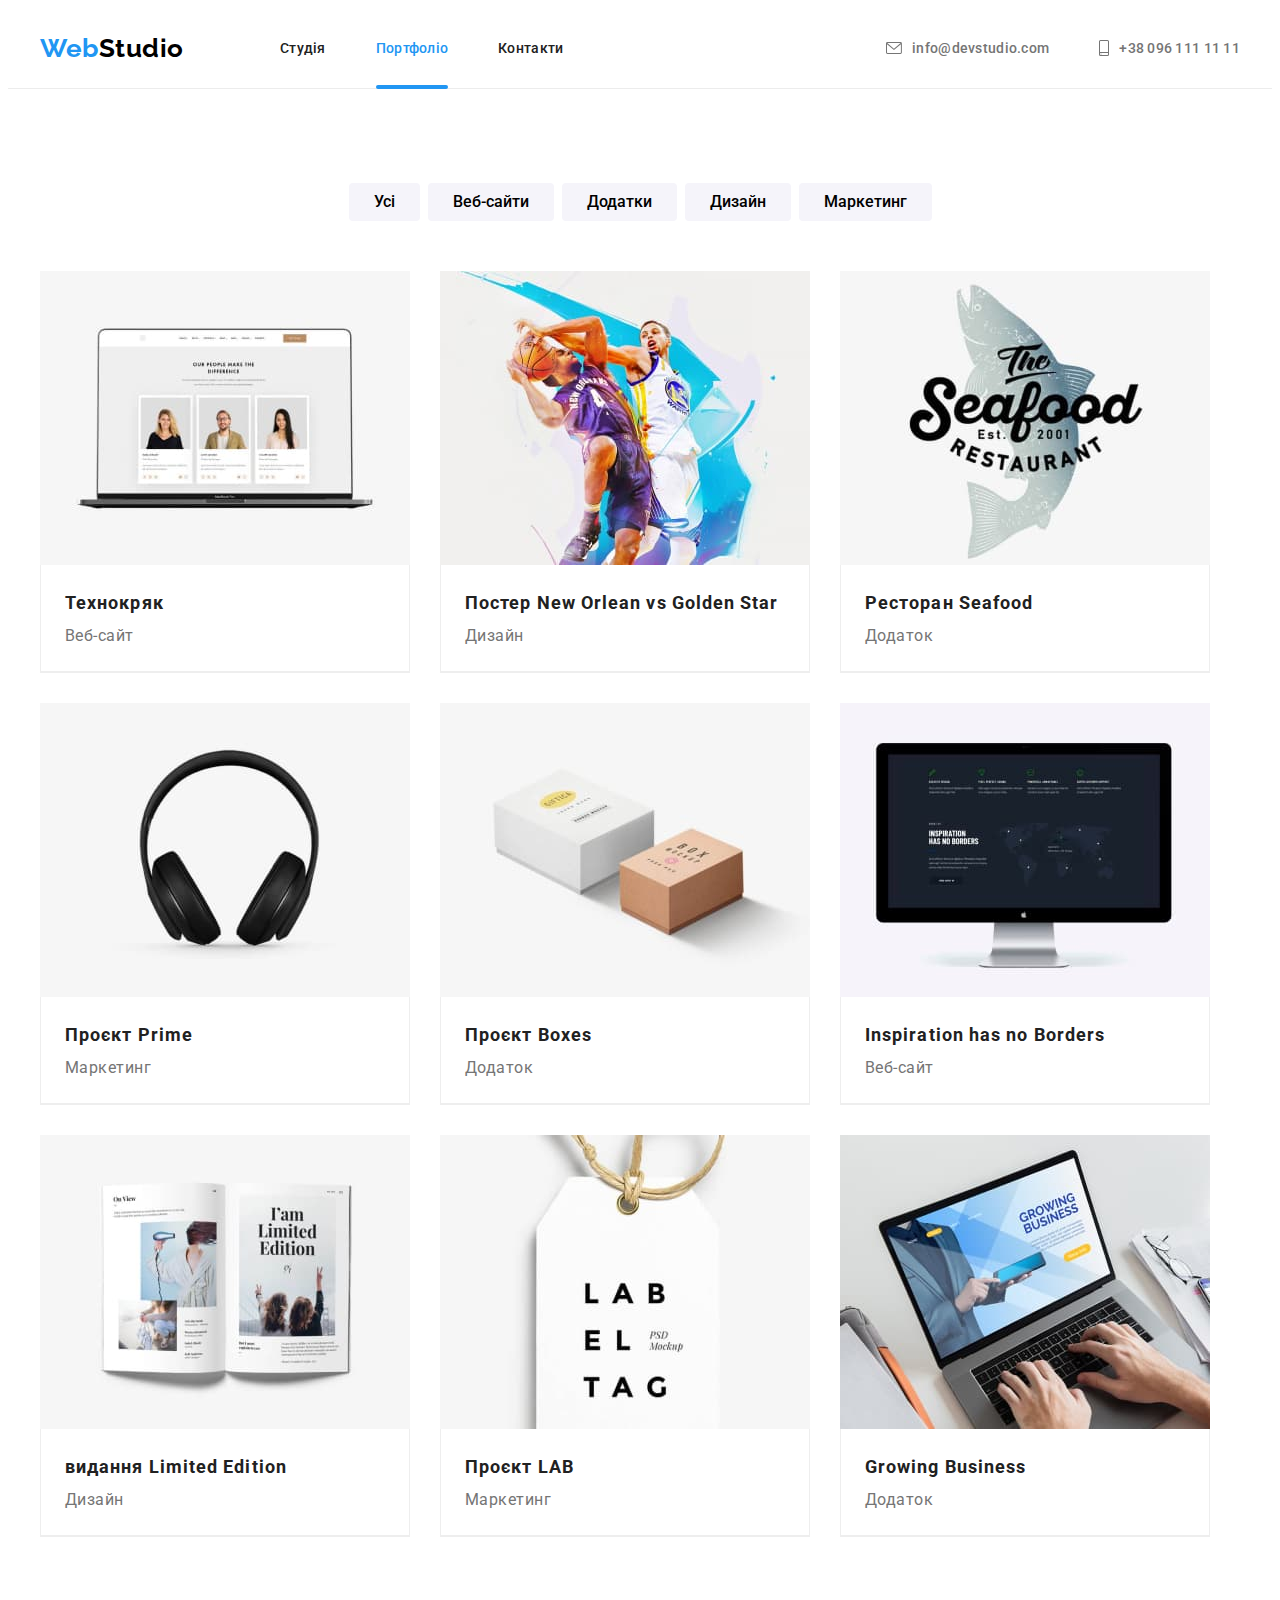
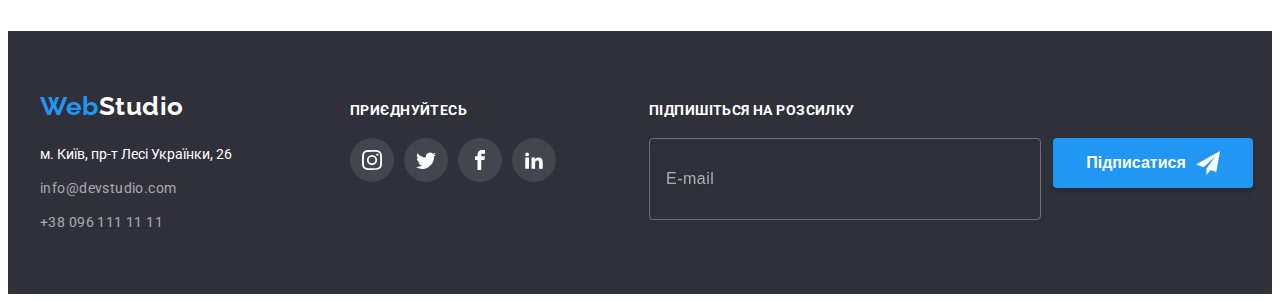
==== portfolio.html @ 98243544 "clone" ====
<!DOCTYPE html>
<html lang="uk">
<head>
    <meta charset="UTF-8">
    <meta http-equiv="X-UA-Compatible" content="IE=edge">
    <meta name="viewport" content="width=device-width, initial-scale=1.0">
    <title>Portfolio</title>
    <!-- normalizer -->
    <link rel="stylesheet" href="https://cdnjs.cloudflare.com/ajax/libs/modern-normalize/1.1.0/modern-normalize.min.css" integrity="sha512-wpPYUAdjBVSE4KJnH1VR1HeZfpl1ub8YT/NKx4PuQ5NmX2tKuGu6U/JRp5y+Y8XG2tV+wKQpNHVUX03MfMFn9Q==" crossorigin="anonymous" referrerpolicy="no-referrer" />
    <!-- fonts -->
    <link rel="preconnect" href="https://fonts.googleapis.com">
    <link rel="preconnect" href="https://fonts.gstatic.com" crossorigin>
    <link href="https://fonts.googleapis.com/css2?family=Raleway:wght@700&family=Roboto:wght@400;500;700;900&display=swap" rel="stylesheet">
    <!-- style-link -->
    <link rel="stylesheet" href="css/main.min.css">
</head>
<body>
    <header class="page-header">  
        <div class="header__container container">
        <a class="header__logo" href="./index.html">
            <span class="logo__first-parth">Web</span><span class="logo__second-parth">Studio</span> 
        </a>
        <nav>
            <ul class="nav">
                <li><a class="nav__links" href="index.html">Студія</a></li>
                <li><a class="nav__links current" href="portfolio.html">Портфоліо</a></li>
                <li><a class="nav__links" href="">Контакти</a></li>
            </ul>
        </nav>
                <ul class="contacts">
                    <li><a class="header__contacts" href="mailto:info@devstudio.com"><svg class="contact__icons" width="16" height="12">
                      <use href="./images/icons.svg#icon-mail"></use>
                    </svg> info@devstudio.com</a></li>
                    <li><a class="header__contacts" href="tel:+380961111111"><svg class="contact__icons" width="10" height="16">
                      <use href="./images/icons.svg#icon-phone"></use>
                    </svg>+38 096 111 11 11</a></li>
                </ul>
        </div>
    </header>
    <main>
            
        <section class="our-pojects">
            <div class="container">
                <ul class="filter-options">
                    <li><button class="filter-option" type="button">Усі</button></li>
                    <li><button class="filter-option" type="button">Веб-сайти</button></li>
                    <li><button class="filter-option" type="button">Додатки</button></li>
                    <li><button class="filter-option" type="button">Дизайн</button></li>
                    <li><button class="filter-option" type="button">Маркетинг</button></li>
                </ul>

                <ul class="project-list section">
                    <li class="project-list-item"><a href="" class="project-links">
                    <div class="project-disc-place"><img src="./images/technokrack.jpg" alt="Технокряк" width: 370px; height: 294px;>
                        <div class="project-disc-box">
                            <p class="project-disc">Ресурс пропонує комплексні пропозиції з різним рівнем функціоналу та сервісів. Все це дозволить відвідувачу отримати вичерпні відомості про компанію чи приватну особу.</p>
                        </div>
                    </div>
                    <div class="card">
                        <h2>Технокряк</h2>
                        <p class="project-class">Веб-сайт</p>
                        
                    </div></a>
                </li>
                <li class="project-list-item"><a href="" class="project-links">
                    <div class="project-disc-place"><img src="./images/new-orlean-golden-star.jpg" alt="Постер New Orlean vs Golden Star" width: 370px; height: 294px;><div class="project-disc-box">
                        <p class="project-disc">Ресурс пропонує комплексні пропозиції з різним рівнем функціоналу та сервісів. Все це дозволить відвідувачу отримати вичерпні відомості про компанію чи приватну особу.</p>
                    </div>
                </div>
                    <div class="card">
                        <h2>Постер New Orlean vs Golden Star</h2>
                        <p class="project-class">Дизайн</p>
                    </div></a>
                </li>
                <li class="project-list-item"><a href="" class="project-links">
                    <div class="project-disc-place"><img src="./images/seafood.jpg" alt="Ресторан Seafood" width: 370px; height: 294px;>
                        <div class="project-disc-box">
                            <p class="project-disc">Ресурс пропонує комплексні пропозиції з різним рівнем функціоналу та сервісів. Все це дозволить відвідувачу отримати вичерпні відомості про компанію чи приватну особу.</p>
                        </div>
                    </div>
                    <div class="card">
                    <h2>Ресторан Seafood</h2>
                    <p class="project-class">Додаток</p>
                </div></a>
                </li>
                <li class="project-list-item"><a href="" class="project-links">
                    <div class="project-disc-place"><img src="./images/prime.jpg" alt="Проєкт Prime" width: 370px ; height: 294px;><div class="project-disc-box">
                        <p class="project-disc">Ресурс пропонує комплексні пропозиції з різним рівнем функціоналу та сервісів. Все це дозволить відвідувачу отримати вичерпні відомості про компанію чи приватну особу.</p>
                    </div>
                </div>
                    <div class="card">
                    <h2>Проєкт Prime</h2>
                    <p class="project-class">Маркетинг</p>
                </div></a>
                </li>
                <li class="project-list-item"><a href="" class="project-links">
                    <div class="project-disc-place"><img src="./images/boxes.jpg" alt="Проєкт Boxes" width: 370px; height: 294px;><div class="project-disc-box">
                        <p class="project-disc">Ресурс пропонує комплексні пропозиції з різним рівнем функціоналу та сервісів. Все це дозволить відвідувачу отримати вичерпні відомості про компанію чи приватну особу.</p>
                    </div>
                </div>
                    <div class="card">
                    <h2>Проєкт Boxes</h2>
                    <p class="project-class">Додаток</p>
                </div></a>
                </li>
                <li class="project-list-item"><a href="" class="project-links">
                    <div class="project-disc-place"><img src="./images/inspiration-has-no-borders.jpg" alt="Inspiration has no Borders" width: 370px; height: 294px;><div class="project-disc-box">
                        <p class="project-disc">Ресурс пропонує комплексні пропозиції з різним рівнем функціоналу та сервісів. Все це дозволить відвідувачу отримати вичерпні відомості про компанію чи приватну особу.</p>
                    </div>
                </div>
                    <div class="card">
                    <h2>Inspiration has no Borders</h2>
                    <p class="project-class">Веб-сайт</p>
                </div></a>
                </li>
                <li class="project-list-item"><a href="" class="project-links">
                    <div class="project-disc-place"><img src="./images/limited-edition.jpg" alt="Видання Limited Edition" width: 370px; height 294px;><div class="project-disc-box">
                        <p class="project-disc">Ресурс пропонує комплексні пропозиції з різним рівнем функціоналу та сервісів. Все це дозволить відвідувачу отримати вичерпні відомості про компанію чи приватну особу.</p>
                    </div>
                </div>
                    <div class="card">
                    <h2>видання Limited Edition</h2>
                    <p class="project-class">Дизайн</p>
                </div></a>
                </li>
                <li class="project-list-item"><a href="" class="project-links">
                    <div class="project-disc-place"><img src="./images/lab.jpg" alt="Проєкт LAB" width: 370px;height: 294px;><div class="project-disc-box">
                        <p class="project-disc">Ресурс пропонує комплексні пропозиції з різним рівнем функціоналу та сервісів. Все це дозволить відвідувачу отримати вичерпні відомості про компанію чи приватну особу.</p>
                    </div>
                </div>
                    <div class="card">
                    <h2>Проєкт LAB</h2>
                    <p class="project-class">Маркетинг</p>
                </div></a>
                </li>
                <li class="project-list-item"><a href="" class="project-links">
                    <div class="project-disc-place"><img src="./images/growig-business.jpg" alt="Growing Business" width: 370px; height: 294px;><div class="project-disc-box">
                        <p class="project-disc">Ресурс пропонує комплексні пропозиції з різним рівнем функціоналу та сервісів. Все це дозволить відвідувачу отримати вичерпні відомості про компанію чи приватну особу.</p>
                    </div>
                </div>
                    <div class="card">
                    <h2>Growing Business</h2>
                    <p class="project-class">Додаток</p>
                </div></a>
                </li>
            </ul>
        </div>
        </section>
    </main>
    <footer class="footer-info">
        <div class="footer-container container">
        <div class="bottom-main-box">
            <a class="footer__logo" href="./index.html"><span class="logo__first-parth">Web</span><span class="logo-bottom-parth">Studio</span></a>
            <address class="adress">
                <ul class="adress-list">
                    <li><a class="studio-adress" href="https://goo.gl/maps/1EttF3rfqyJbtC7u8" target="_blank" rel="noopener noreferrer nofollow">м. Київ, пр-т Лесі Українки, 26</a></li>
                    <li><a class="contacts-bottom" href="mailto:info@devstudio.com">info@devstudio.com</a></li>
                    <li><a class="contacts-bottom" href="tel:+380961111111">+38 096 111 11 11</a></li>
                </ul>
            </address> 
        </div>   
        <div class="social-bottom-box">
            <strong><p class="follow-us-title">приєднуйтесь</p></strong>
            <ul class="follow-us-list">
                    <li class="follow-us-item"><a href="" class="follow-us-links"><svg class="follow-us-icons" width="20" height="20">
                      <use href="./images/icons.svg#icon-instagram"></use>
                    </svg></a></li>
                    <li class="follow-us-item"><a href="" class="follow-us-links"><svg class="follow-us-icons" width="20" height="20">
                        <use href="./images/icons.svg#icon-twitter"></use>
                      </svg></a></li>
                    <li class="follow-us-item"><a href="" class="follow-us-links"><svg class="follow-us-icons" width="20" height="20">
                        <use href="./images/icons.svg#icon-facebook"></use>
                      </svg></a></li>
                    <li class="follow-us-item"><a href="" class="follow-us-links"><svg class="follow-us-icons" width="20" height="20">
                        <use href="./images/icons.svg#icon-linkedin"></use>
                      </svg></a></li>
                </ul>
        </div>
        <div class="footer-form-box">
            <p class="subscribe-form-title">Підпишіться на розсилку</p>
            <form class="subscribe-form" name="subscribe-form" method="post">
              <label for="subscribe-email">
                <input class="subscribe-email-imput" id="subscribe-email" name="email" type="email" placeholder="E-mail">
              </label>
                <button type="submit" class="subscribe-btn">Підписатися <svg class="send-icon" width="24" height="24">
                  <use href="./images/icons.svg#icon-send"></use>
                </svg></button>
              
            </form>
          </div>
    </div>
    </footer>
    
</body>
</html>
---- css/main.min.css ----
:root{--transparent-studio-color: rgba(33, 150, 243, 0.9);--main-black-color: rgb(0, 0, 0);--main-studio-color: rgba(33, 150, 243, 1);--site-nav-color: rgba(33, 33, 33, 1);--logo-second-parth: rgba(0, 0, 0, 1);--header-contact-color: rgba(117, 117, 117, 1);--main-text-color: rgba(255, 255, 255, 1);--hero-background-color: rgba(196, 196, 196, 1);--active-button-color: rgba(24, 140, 232, 1);--description-main-color: #757575;--line-up-background-color: rgba(255, 255, 255, 1);--bottom-logo-color: rgba(255, 255, 255, 1);--bottom-contact-color: rgba(255, 255, 255, 0.6);--footer-color: #2f303a;--filter-option-color: #f5f4fa;--projects-name-color: #212121;--white-color: #fff;--main-social-icons-color: rgba(175, 177, 184, 1);--clients-icons-color: rgba(175, 177, 184, 1);--follow-us-icon-background: rgba(255, 255, 255, 0.1);--subscribe-imput-color: rgba(255, 255, 255, 0.3);--aplication-border-color: rgba(33, 33, 33, 0.2);--aplication-placeholder-color: rgba(117, 117, 117, 0.5)}.backdrop.is-hidden{opacity:0;visibility:hidden;pointer-events:none}body{font-family:"Roboto",sans-serif;color:#212121;background-color:#fff;-webkit-box-sizing:border-box;box-sizing:border-box}.main-sections-padding{padding-bottom:94px;padding-top:94px}.main-section-title{font-size:36px;line-height:1.1666666667;text-align:center;margin-bottom:50px}ul{list-style:none}a{text-decoration:none}h1,h2,h3,h4,h5,h6,p,ul{margin:0;padding-left:0}img{display:block}button{border:0}label{display:block}.container{width:1200px;padding:0 15px;margin:0 auto}.header__logo,.footer__logo{font-family:"Raleway";font-weight:700;font-size:26px;line-height:31px;letter-spacing:.02em;width:145px;margin-right:95px}.logo__first-parth{color:var(--main-studio-color)}.logo__second-parth{color:var(--logo-second-parth)}.logo-bottom-parth{color:var(--bottom-logo-color)}.footer__logo{margin-bottom:20px;display:block}.page-header{border-bottom:1px solid #ececec}.header__container{display:-webkit-box;display:-ms-flexbox;display:flex;-webkit-box-align:center;-ms-flex-align:center;align-items:center}.nav{display:-webkit-box;display:-ms-flexbox;display:flex;-webkit-box-align:center;-ms-flex-align:center;align-items:center;gap:50px}.nav__links{position:relative;font-weight:500;font-size:14px;line-height:1.1428571429;letter-spacing:.02em;color:var(--site-nav-color);padding:32px 0;display:block;-webkit-transition-property:color;transition-property:color;-webkit-transition-duration:250ms;transition-duration:250ms;-webkit-transition-timing-function:cubic-bezier(0.4, 0, 0.2, 1);transition-timing-function:cubic-bezier(0.4, 0, 0.2, 1)}.nav__links:hover,.nav__links:focus{color:var(--main-studio-color)}.nav__links.current{color:var(--main-studio-color)}.nav__links.current::after{position:absolute;content:"";display:block;width:100%;background-color:var(--main-studio-color);border-radius:2px;height:4px;bottom:-1px}.contacts{display:-webkit-box;display:-ms-flexbox;display:flex;-webkit-box-align:center;-ms-flex-align:center;align-items:center;margin-left:auto;gap:50px}.header__contacts{display:-webkit-box;display:-ms-flexbox;display:flex;-webkit-box-align:center;-ms-flex-align:center;align-items:center;font-weight:500;font-size:14px;line-height:1.1428571429;letter-spacing:.02em;color:var(--header-contact-color);padding:32px 0;-webkit-transition-property:color;transition-property:color;-webkit-transition-duration:250ms;transition-duration:250ms;-webkit-transition-timing-function:cubic-bezier(0.4, 0, 0.2, 1);transition-timing-function:cubic-bezier(0.4, 0, 0.2, 1)}.header__contacts:hover,.header__contacts:focus{color:var(--main-studio-color)}.contact__icons{margin-right:10px;fill:var(--header-contact-color);-webkit-transition-property:fill;transition-property:fill;-webkit-transition-duration:250ms;transition-duration:250ms;-webkit-transition-timing-function:cubic-bezier(0.4, 0, 0.2, 1);transition-timing-function:cubic-bezier(0.4, 0, 0.2, 1)}.header__contacts:hover .contact__icons,.header__contacts:focus .contact__icons{fill:var(--main-studio-color)}.features{padding-bottom:0}.fuatures__icons-boxes{width:270px;height:120px;background-color:var(--filter-option-color);border-radius:4px;margin-bottom:30px;display:-webkit-box;display:-ms-flexbox;display:flex;-webkit-box-pack:center;-ms-flex-pack:center;justify-content:center;-webkit-box-align:center;-ms-flex-align:center;align-items:center}.features__list{display:-webkit-box;display:-ms-flexbox;display:flex;gap:30px}.features__list h3{text-transform:uppercase;font-weight:700;font-size:14px;line-height:1.1428571429;letter-spacing:.03em;margin-bottom:10px}.features__list p{font-weight:400;font-size:14px;line-height:1.7142857143;letter-spacing:.03em;color:var(--description-main-color);width:270px}.hero{background-color:var(--hero-background-color);padding:200px 0;background-image:-webkit-gradient(linear, right top, left top, from(rgba(47, 48, 58, 0.4)), to(rgba(47, 48, 58, 0.4))),url(../images/hero-back.jpg);background-image:linear-gradient(to left, rgba(47, 48, 58, 0.4), rgba(47, 48, 58, 0.4)),url(../images/hero-back.jpg);background-repeat:no-repeat;background-size:cover;background-position-x:center;max-width:1600px;margin-right:auto;margin-left:auto}.hero__text{font-weight:900;font-size:44px;line-height:1.5;letter-spacing:.06em;text-transform:uppercase;color:var(--main-text-color);width:700px;text-align:center;margin-right:auto;margin-left:auto;margin-bottom:30px}.hero__button{font-family:"Roboto";font-weight:700;font-size:16px;line-height:1.875;background-color:var(--main-studio-color);color:var(--main-text-color);border-radius:4px;cursor:pointer;min-width:215px;min-height:50px;padding:10px 30px;border:0;display:-webkit-box;display:-ms-flexbox;display:flex;-ms-flex-line-pack:center;align-content:center;-webkit-box-pack:center;-ms-flex-pack:center;justify-content:center;margin-right:auto;margin-left:auto;-webkit-transition-property:background-color;transition-property:background-color;-webkit-transition-duration:250ms;transition-duration:250ms;-webkit-transition-timing-function:cubic-bezier(0.4, 0, 0.2, 1);transition-timing-function:cubic-bezier(0.4, 0, 0.2, 1)}.hero__button:hover,.hero__button:focus{background-color:var(--active-button-color)}.about__list{display:-webkit-box;display:-ms-flexbox;display:flex;gap:30px}.about__item{position:relative}.about__disc-box{color:var(--white-color);position:absolute;font-weight:700;font-size:14px;line-height:1.1428571429;text-align:center;letter-spacing:.03em;text-transform:uppercase;background:rgba(47,48,58,.8);width:100%;bottom:0;padding-top:27px;padding-bottom:27px}.team{background-color:var(--filter-option-color)}.team__list{display:-webkit-box;display:-ms-flexbox;display:flex;gap:30px}.team__item{border-radius:0px 0px 4px 4px;-webkit-box-shadow:0px 1px 3px rgba(0,0,0,.12),0px 1px 1px rgba(0,0,0,.14),0px 2px 1px rgba(0,0,0,.2);box-shadow:0px 1px 3px rgba(0,0,0,.12),0px 1px 1px rgba(0,0,0,.14),0px 2px 1px rgba(0,0,0,.2);background:var(--line-up-background-color);padding-bottom:30px}.team__list img{margin-bottom:30px}.team__list h3{font-weight:500;font-size:16px;line-height:1.1875;margin-bottom:10px;text-align:center}.team__list p{font-size:16px;line-height:1.1875;color:var(--description-main-color);text-align:center;margin-bottom:10px}.team__social-list{display:-webkit-box;display:-ms-flexbox;display:flex;gap:10px;-webkit-box-pack:center;-ms-flex-pack:center;justify-content:center}.team__social-links{display:-webkit-box;display:-ms-flexbox;display:flex;width:44px;height:44px;background-color:var(--white-color);border-radius:50%;-webkit-box-pack:center;-ms-flex-pack:center;justify-content:center;-webkit-box-align:center;-ms-flex-align:center;align-items:center;fill:var(--main-social-icons-color);-webkit-transition-property:background-color;transition-property:background-color;-webkit-transition-duration:250ms;transition-duration:250ms;-webkit-transition-timing-function:cubic-bezier(0.4, 0, 0.2, 1);transition-timing-function:cubic-bezier(0.4, 0, 0.2, 1)}.team__social-links:hover,.team__social-links:focus{background-color:var(--main-studio-color)}.team__social-icons{-webkit-transition-property:fill;transition-property:fill;-webkit-transition-duration:250ms;transition-duration:250ms;-webkit-transition-timing-function:cubic-bezier(0.4, 0, 0.2, 1);transition-timing-function:cubic-bezier(0.4, 0, 0.2, 1)}.team__social-links:hover .team__social-icons,.team__social-links:focus .team__social-icons{fill:var(--white-color)}.clients-list{display:-webkit-box;display:-ms-flexbox;display:flex;gap:30px}.clients-links{display:-webkit-box;display:-ms-flexbox;display:flex;width:170px;height:92px;border:1px solid;border-color:var(--clients-icons-color);border-radius:4px;-webkit-box-pack:center;-ms-flex-pack:center;justify-content:center;-webkit-box-align:center;-ms-flex-align:center;align-items:center;-webkit-transition-property:border-color;transition-property:border-color;-webkit-transition-duration:250ms;transition-duration:250ms;-webkit-transition-timing-function:cubic-bezier(0.4, 0, 0.2, 1);transition-timing-function:cubic-bezier(0.4, 0, 0.2, 1)}.clients-links:hover,.clients-links:focus{border-color:var(--main-studio-color)}.clients-icons{fill:var(--clients-icons-color);-webkit-transition-property:fill;transition-property:fill;-webkit-transition-duration:250ms;transition-duration:250ms;-webkit-transition-timing-function:cubic-bezier(0.4, 0, 0.2, 1);transition-timing-function:cubic-bezier(0.4, 0, 0.2, 1)}.clients-links:hover .clients-icons,.clients-links:focus .clients-icons{fill:var(--main-studio-color)}.footer-info{background:var(--footer-color);padding:60px 0}.footer-container{display:-webkit-box;display:-ms-flexbox;display:flex;-webkit-box-align:baseline;-ms-flex-align:baseline;align-items:baseline}.bottom-main-box{margin-right:70px}.adress-list>:not(:last-child){margin-bottom:10px}.studio-adress{font-size:14px;line-height:1.7142857143;font-style:normal;color:var(--main-text-color);display:block;-webkit-transition-property:color;transition-property:color;-webkit-transition-duration:250ms;transition-duration:250ms;-webkit-transition-timing-function:cubic-bezier(0.4, 0, 0.2, 1);transition-timing-function:cubic-bezier(0.4, 0, 0.2, 1)}.studio-adress:hover,.studio-adress:focus{color:var(--main-studio-color)}.contacts-bottom{font-style:normal;font-size:14px;line-height:1.7142857143;letter-spacing:.03em;color:var(--bottom-contact-color);display:block;-webkit-transition-property:color;transition-property:color;-webkit-transition-duration:250ms;transition-duration:250ms;-webkit-transition-timing-function:cubic-bezier(0.4, 0, 0.2, 1);transition-timing-function:cubic-bezier(0.4, 0, 0.2, 1)}.contacts-bottom:hover,.contacts-bottom:focus{color:var(--main-studio-color)}.social-bottom-box{margin-right:93px}.follow-us-title{font-weight:700;font-size:14px;text-transform:uppercase;color:var(--main-text-color);line-height:1.1428571429;letter-spacing:.03em;margin-bottom:20px}.follow-us-list{display:-webkit-box;display:-ms-flexbox;display:flex;gap:10px}.follow-us-links{display:-webkit-box;display:-ms-flexbox;display:flex;background-color:var(--follow-us-icon-background);border-radius:50%;width:44px;height:44px;-webkit-box-pack:center;-ms-flex-pack:center;justify-content:center;-webkit-box-align:center;-ms-flex-align:center;align-items:center;-webkit-transition-property:background-color;transition-property:background-color;-webkit-transition-duration:250ms;transition-duration:250ms;-webkit-transition-timing-function:cubic-bezier(0.4, 0, 0.2, 1);transition-timing-function:cubic-bezier(0.4, 0, 0.2, 1)}.follow-us-links:hover,.follow-us-links:focus{background-color:var(--main-studio-color)}.follow-us-icons{fill:var(--white-color);-webkit-transition-property:fill;transition-property:fill;-webkit-transition-duration:250ms;transition-duration:250ms;-webkit-transition-timing-function:cubic-bezier(0.4, 0, 0.2, 1);transition-timing-function:cubic-bezier(0.4, 0, 0.2, 1)}.follow-us-links:hover .follow-us-icons,.follow-us-links:focus .follow-us-icons{fill:var(--white-color)}.subscribe-form-title{font-weight:700;font-size:14px;text-transform:uppercase;color:var(--main-text-color);line-height:1.1428571429;letter-spacing:.03em;margin-bottom:20px}.subscribe-form{display:-webkit-box;display:-ms-flexbox;display:flex}.subscribe-email-imput{color:var(--white-color);background-color:rgba(0,0,0,0);border:1px solid;border-color:var(--subscribe-imput-color);-webkit-filter:drop-shadow(0px 4px 4px rgba(0, 0, 0, 0.15));filter:drop-shadow(0px 4px 4px rgba(0, 0, 0, 0.15));border-radius:4px;width:358px;height:50px;padding:15px 16px;outline:rgba(0,0,0,0);font-size:16px;line-height:1.25;letter-spacing:.03em;-webkit-transition-property:border-color;transition-property:border-color;-webkit-transition-duration:250ms;transition-duration:250ms;-webkit-transition-timing-function:cubic-bezier(0.4, 0, 0.2, 1);transition-timing-function:cubic-bezier(0.4, 0, 0.2, 1)}.subscribe-email-imput:hover,.subscribe-email-imput:focus{border-color:var(--main-studio-color)}.subscribe-email-imput::-webkit-input-placeholder{color:var(--bottom-contact-color)}.subscribe-email-imput::-moz-placeholder{color:var(--bottom-contact-color)}.subscribe-email-imput:-ms-input-placeholder{color:var(--bottom-contact-color)}.subscribe-email-imput::-ms-input-placeholder{color:var(--bottom-contact-color)}.subscribe-email-imput::placeholder{color:var(--bottom-contact-color)}.subscribe-btn{color:var(--white-color);display:-webkit-box;display:-ms-flexbox;display:flex;width:200px;height:50px;-webkit-box-shadow:0px 4px 4px rgba(0,0,0,.15);box-shadow:0px 4px 4px rgba(0,0,0,.15);border-radius:4px;background-color:var(--main-studio-color);padding:13px 28px;-webkit-box-pack:center;-ms-flex-pack:center;justify-content:center;-webkit-box-align:center;-ms-flex-align:center;align-items:center;font-weight:700;font-size:16px;line-height:1.875;gap:10px;-webkit-transition-property:background-color;transition-property:background-color;-webkit-transition-duration:250ms;transition-duration:250ms;-webkit-transition-timing-function:cubic-bezier(0.4, 0, 0.2, 1);transition-timing-function:cubic-bezier(0.4, 0, 0.2, 1);margin-left:12px}.subscribe-btn:hover,.subscribe-btn:focus{background-color:var(--active-button-color)}.filter-options{display:-webkit-box;display:-ms-flexbox;display:flex;text-align:center;-webkit-box-pack:center;-ms-flex-pack:center;justify-content:center;gap:8px;margin-bottom:50px}.filter-option{font-weight:500;font-size:16px;line-height:1.625;cursor:pointer;background-color:var(--filter-option-color);border-radius:4px;font-family:"Roboto";padding:6px 25px;-webkit-transition-duration:250ms;transition-duration:250ms;-webkit-transition-timing-function:cubic-bezier(0.4, 0, 0.2, 1);transition-timing-function:cubic-bezier(0.4, 0, 0.2, 1);-webkit-transition-property:color,background-color,-webkit-box-shadow;transition-property:color,background-color,-webkit-box-shadow;transition-property:color,background-color,box-shadow;transition-property:color,background-color,box-shadow,-webkit-box-shadow}.filter-option:hover,.filter-option:focus{background-color:var(--main-studio-color);color:var(--main-text-color);-webkit-box-shadow:0px 3px 1px rgba(0,0,0,.1),0px 1px 2px rgba(0,0,0,.08),0px 2px 2px rgba(0,0,0,.12);box-shadow:0px 3px 1px rgba(0,0,0,.1),0px 1px 2px rgba(0,0,0,.08),0px 2px 2px rgba(0,0,0,.12)}.our-pojects{padding:94px 0}.project-list{display:-webkit-box;display:-ms-flexbox;display:flex;-ms-flex-wrap:wrap;flex-wrap:wrap;gap:30px}.project-list-item{border-bottom:1px solid #eee;background:#fff}.project-links{-webkit-transition-duration:250ms;transition-duration:250ms;-webkit-transition-timing-function:cubic-bezier(0.4, 0, 0.2, 1);transition-timing-function:cubic-bezier(0.4, 0, 0.2, 1);-webkit-transition-property:-webkit-box-shadow;transition-property:-webkit-box-shadow;transition-property:box-shadow;transition-property:box-shadow, -webkit-box-shadow}.project-links:hover,.project-links:focus{display:block;-webkit-box-shadow:0px 1px 1px rgba(0,0,0,.12),0px 4px 4px rgba(0,0,0,.06),1px 4px 6px rgba(0,0,0,.16);box-shadow:0px 1px 1px rgba(0,0,0,.12),0px 4px 4px rgba(0,0,0,.06),1px 4px 6px rgba(0,0,0,.16)}.card{padding:20px 24px;border:1px solid #eee;border-top:none}.project-list h2{font-weight:700;font-size:18px;line-height:2;letter-spacing:.06em;color:var(--projects-name-color)}.project-class{font-size:16px;line-height:1.875;letter-spacing:.03em;color:var(--description-main-color)}.project-disc-place{position:relative;overflow:hidden}.project-disc-box{position:absolute;background-color:var(--main-studio-color);width:100%;height:100%;top:0;left:0;padding:63px 24px;-webkit-transform:translateY(100%);transform:translateY(100%);-webkit-transition:-webkit-transform 250ms ease;transition:-webkit-transform 250ms ease;transition:transform 250ms ease;transition:transform 250ms ease, -webkit-transform 250ms ease}.project-list-item:hover .project-disc-box{-webkit-transform:translateY(0);transform:translateY(0)}.project-disc{color:var(--white-color);font-size:18px;line-height:1.3333333333;letter-spacing:.03em}.backdrop{position:fixed;top:0;left:0;width:100%;height:100%;background-color:rgba(0,0,0,.2);opacity:1;visibility:visible;pointer-events:initial;-webkit-transition-property:opacity,visibility;transition-property:opacity,visibility;-webkit-transition-timing-function:cubic-bezier(0.4, 0, 0.2, 1);transition-timing-function:cubic-bezier(0.4, 0, 0.2, 1);-webkit-transition-duration:250ms;transition-duration:250ms}.modal{position:absolute;width:528px;height:581px;top:50%;left:50%;-webkit-transform:translate(-50%, -50%);transform:translate(-50%, -50%);background-color:#fff;-webkit-box-shadow:0px 1px 3px rgba(0,0,0,.12),0px 1px 1px rgba(0,0,0,.14),0px 2px 1px rgba(0,0,0,.2);box-shadow:0px 1px 3px rgba(0,0,0,.12),0px 1px 1px rgba(0,0,0,.14),0px 2px 1px rgba(0,0,0,.2);border-radius:4px;-webkit-transition-property:background-color,-webkit-transform,-webkit-box-shadow;transition-property:background-color,-webkit-transform,-webkit-box-shadow;transition-property:transform,background-color,box-shadow;transition-property:transform,background-color,box-shadow,-webkit-transform,-webkit-box-shadow;-webkit-transition-timing-function:cubic-bezier(0.4, 0, 0.2, 1);transition-timing-function:cubic-bezier(0.4, 0, 0.2, 1);-webkit-transition-duration:250ms;transition-duration:250ms;padding:40px 41px}.close-btn{position:absolute;cursor:pointer;width:30px;height:30px;padding:0;border-radius:50%;display:-webkit-box;display:-ms-flexbox;display:flex;-webkit-box-align:center;-ms-flex-align:center;align-items:center;-webkit-box-pack:center;-ms-flex-pack:center;justify-content:center;top:8px;right:8px}.close-icon{-webkit-transition-property:fill;transition-property:fill;-webkit-transition-timing-function:cubic-bezier(0.4, 0, 0.2, 1);transition-timing-function:cubic-bezier(0.4, 0, 0.2, 1);-webkit-transition-duration:250ms;transition-duration:250ms}.close-icon:hover,.close-icon:focus{fill:var(--main-studio-color)}.backdrop-title{text-align:center;font-weight:700;font-size:20px;line-height:1.15;width:448px;margin-bottom:12px}.aplication-form-input{background-color:rgba(0,0,0,0);width:448px;height:40px;border:1px solid;border-color:var(--aplication-border-color);border-radius:4px;padding:12px 16px;padding-left:42px;outline:rgba(0,0,0,0);-webkit-transition-property:border-color;transition-property:border-color;-webkit-transition-timing-function:cubic-bezier(0.4, 0, 0.2, 1);transition-timing-function:cubic-bezier(0.4, 0, 0.2, 1);-webkit-transition-duration:250ms;transition-duration:250ms;margin-bottom:10px}.aplication-form-input:hover,.aplication-form-input:focus{border-color:var(--main-studio-color)}.form-icons{position:absolute;-webkit-transition-property:fill;transition-property:fill;-webkit-transition-timing-function:cubic-bezier(0.4, 0, 0.2, 1);transition-timing-function:cubic-bezier(0.4, 0, 0.2, 1);-webkit-transition-duration:250ms;transition-duration:250ms;top:32px;left:15px}.icon-label-position:hover .form-icons,.icon-label-position:focus-within .form-icons{fill:var(--main-studio-color)}.icon-label-position{position:relative}.imput-titles{display:block;color:var(--description-main-color);font-size:12px;line-height:1.1666666667;letter-spacing:.01em;margin-bottom:4px}.user-comment{width:448px;height:120px;resize:none;border:1px solid;border-color:var(--aplication-border-color);border-radius:4px;padding:12px 16px;margin-bottom:20px;outline:rgba(0,0,0,0);-webkit-transition-property:border-color;transition-property:border-color;-webkit-transition-timing-function:cubic-bezier(0.4, 0, 0.2, 1);transition-timing-function:cubic-bezier(0.4, 0, 0.2, 1);-webkit-transition-duration:250ms;transition-duration:250ms}.user-comment:hover,.user-comment:focus{border-color:var(--main-studio-color)}.user-comment::-webkit-input-placeholder{color:var(--aplication-placeholder-color)}.user-comment::-moz-placeholder{color:var(--aplication-placeholder-color)}.user-comment:-ms-input-placeholder{color:var(--aplication-placeholder-color)}.user-comment::-ms-input-placeholder{color:var(--aplication-placeholder-color)}.user-comment::placeholder{color:var(--aplication-placeholder-color)}.user-agreement{display:-webkit-box;display:-ms-flexbox;display:flex;margin-bottom:30px;-webkit-box-align:center;-ms-flex-align:center;align-items:center;-webkit-box-pack:center;-ms-flex-pack:center;justify-content:center}.agree-check{-webkit-appearance:none;-moz-appearance:none;appearance:none;width:16px;height:15px;cursor:pointer;border:1px solid #000;-webkit-transition-property:background-image,background-color;transition-property:background-image,background-color;-webkit-transition-timing-function:cubic-bezier(0.4, 0, 0.2, 1);transition-timing-function:cubic-bezier(0.4, 0, 0.2, 1);-webkit-transition-duration:250ms;transition-duration:250ms;border-radius:2px;margin-right:9px}.agree-check:checked{background-color:var(--main-studio-color);background-image:url("data:image/svg+xml;charset=utf8,%3Csvg width='13' height='10' viewBox='0 0 13 10' fill='none' xmlns='http://www.w3.org/2000/svg'%3E%3Cpath d='M1.95703 4.75166L1.88825 4.68604L1.81923 4.75141L0.93123 5.59258L0.854858 5.66492L0.930974 5.73753L4.42671 9.07236L4.49574 9.1382L4.56476 9.07236L12.069 1.91352L12.1449 1.84116L12.069 1.76881L11.1873 0.927644L11.1183 0.861826L11.0493 0.927611L4.49577 7.17353L1.95703 4.75166Z' fill='white' stroke='white' stroke-width='0.2'/%3E%3C/svg%3E");background-repeat:no-repeat;background-position:50% 50%}.politycs-title{color:var(--description-main-color);font-size:14px;line-height:1.7142857143;letter-spacing:.03em}.polytics-link{color:var(--main-studio-color);text-decoration:underline}.aplication-submit-btn{color:var(--main-text-color);background-color:var(--main-studio-color);display:block;width:200px;height:50px;border-radius:4px;-webkit-box-shadow:0px 4px 4px rgba(0,0,0,.15);box-shadow:0px 4px 4px rgba(0,0,0,.15);-webkit-transition-property:background-color;transition-property:background-color;-webkit-transition-timing-function:cubic-bezier(0.4, 0, 0.2, 1);transition-timing-function:cubic-bezier(0.4, 0, 0.2, 1);-webkit-transition-duration:250ms;transition-duration:250ms;cursor:pointer;font-weight:700;font-size:16px;line-height:1.875;letter-spacing:.06em;margin-left:auto;margin-right:auto}.aplication-submit-btn:hover,.aplication-submit-btn:focus{background-color:var(--active-button-color)}/*# sourceMappingURL=main.min.css.map */
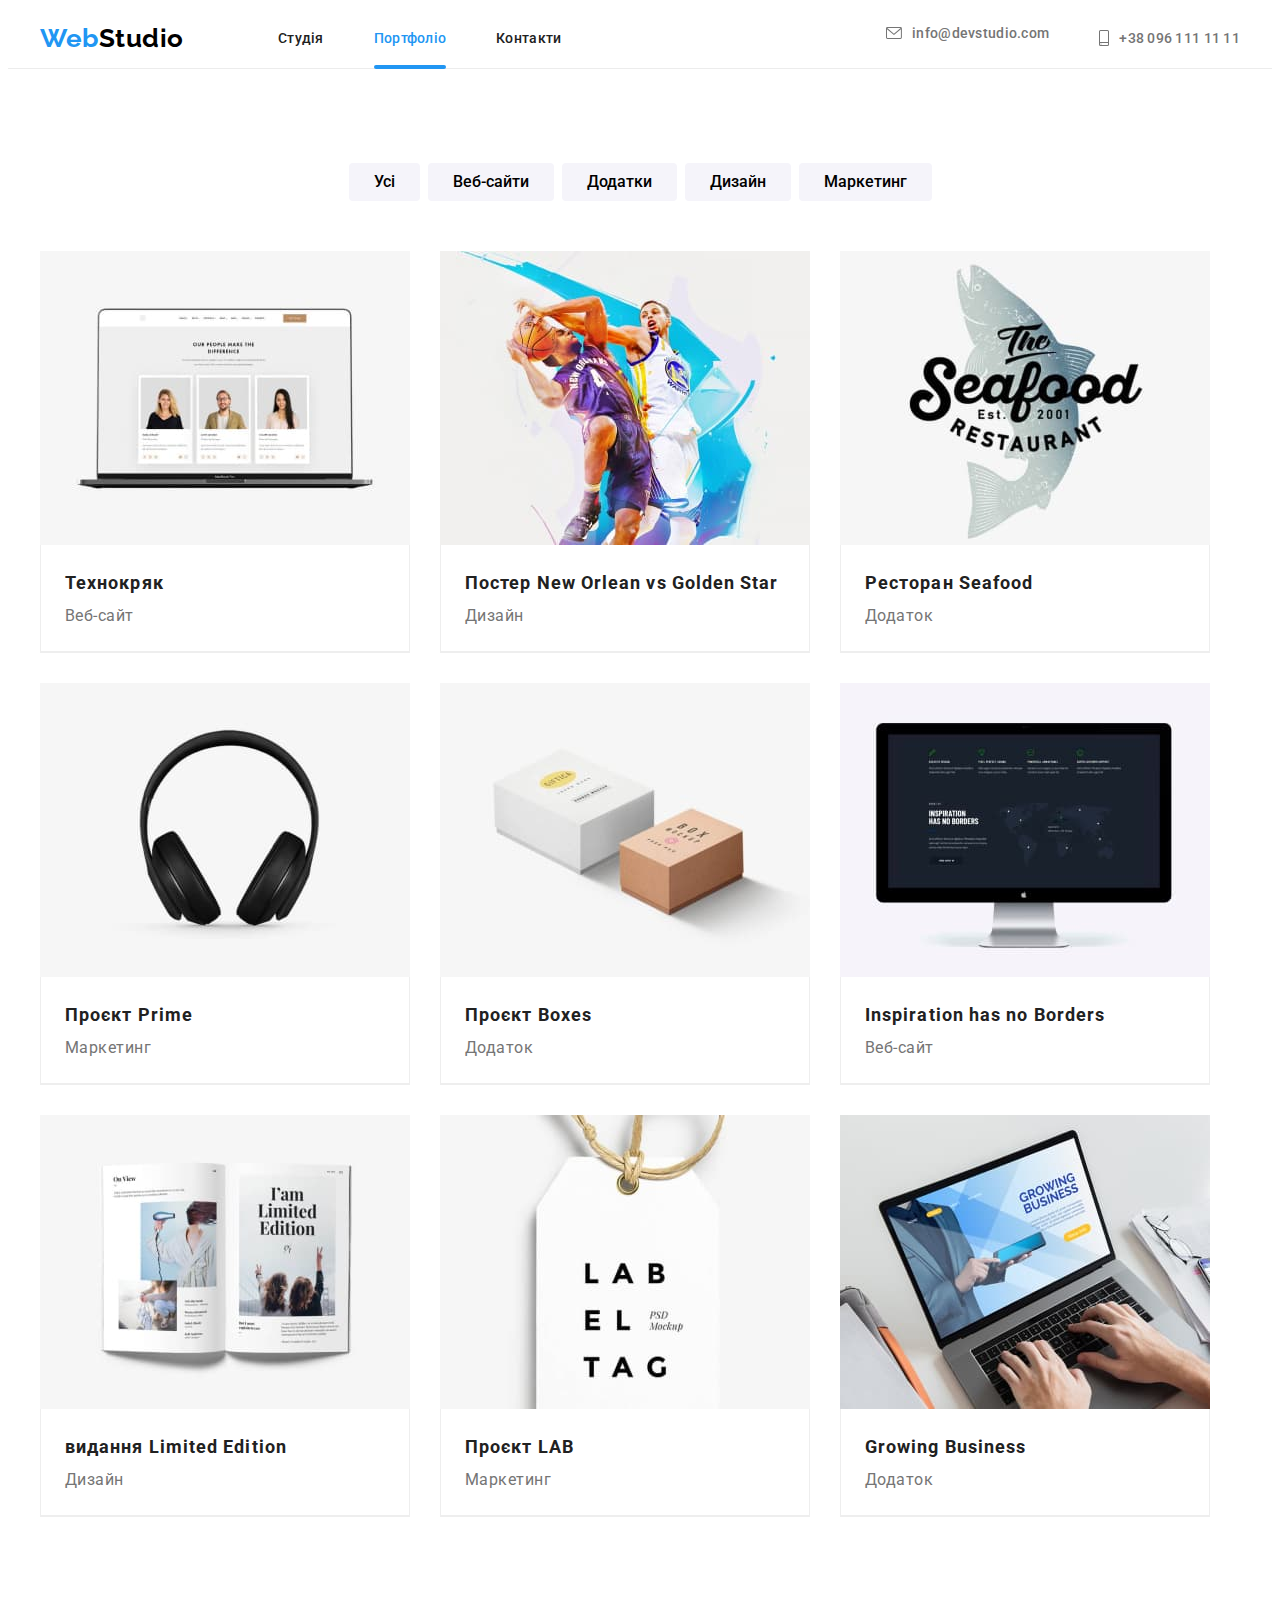
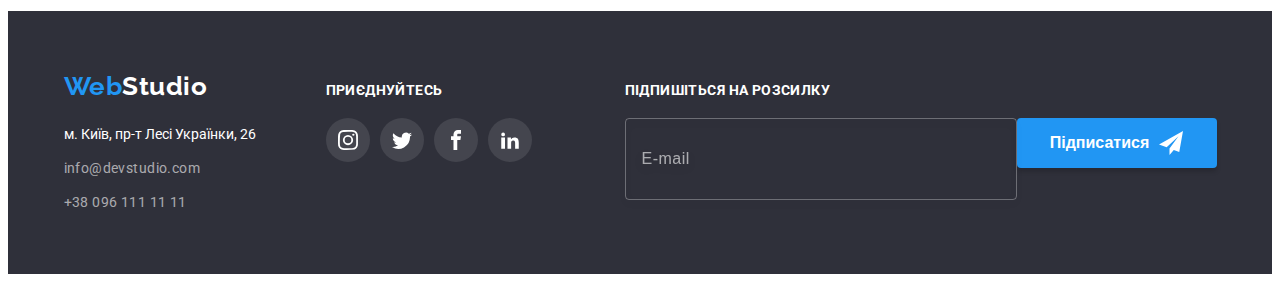
==== commit ddd22cd7: "add adaptive to phone and tablet" ====
--- a/portfolio.html
+++ b/portfolio.html
@@ -20,8 +20,8 @@
         <a class="header__logo" href="./index.html">
             <span class="logo__first-parth">Web</span><span class="logo__second-parth">Studio</span> 
         </a>
-        <nav>
-            <ul class="nav">
+        <nav class="nav">
+            <ul class="nav-list">
                 <li><a class="nav__links" href="index.html">Студія</a></li>
                 <li><a class="nav__links current" href="portfolio.html">Портфоліо</a></li>
                 <li><a class="nav__links" href="">Контакти</a></li>
--- a/css/main.min.css
+++ b/css/main.min.css
@@ -1 +1 @@
-:root{--transparent-studio-color: rgba(33, 150, 243, 0.9);--main-black-color: rgb(0, 0, 0);--main-studio-color: rgba(33, 150, 243, 1);--site-nav-color: rgba(33, 33, 33, 1);--logo-second-parth: rgba(0, 0, 0, 1);--header-contact-color: rgba(117, 117, 117, 1);--main-text-color: rgba(255, 255, 255, 1);--hero-background-color: rgba(196, 196, 196, 1);--active-button-color: rgba(24, 140, 232, 1);--description-main-color: #757575;--line-up-background-color: rgba(255, 255, 255, 1);--bottom-logo-color: rgba(255, 255, 255, 1);--bottom-contact-color: rgba(255, 255, 255, 0.6);--footer-color: #2f303a;--filter-option-color: #f5f4fa;--projects-name-color: #212121;--white-color: #fff;--main-social-icons-color: rgba(175, 177, 184, 1);--clients-icons-color: rgba(175, 177, 184, 1);--follow-us-icon-background: rgba(255, 255, 255, 0.1);--subscribe-imput-color: rgba(255, 255, 255, 0.3);--aplication-border-color: rgba(33, 33, 33, 0.2);--aplication-placeholder-color: rgba(117, 117, 117, 0.5)}.backdrop.is-hidden{opacity:0;visibility:hidden;pointer-events:none}body{font-family:"Roboto",sans-serif;color:#212121;background-color:#fff;-webkit-box-sizing:border-box;box-sizing:border-box}.main-sections-padding{padding-bottom:94px;padding-top:94px}.main-section-title{font-size:36px;line-height:1.1666666667;text-align:center;margin-bottom:50px}ul{list-style:none}a{text-decoration:none}h1,h2,h3,h4,h5,h6,p,ul{margin:0;padding-left:0}img{display:block}button{border:0}label{display:block}.container{width:1200px;padding:0 15px;margin:0 auto}.header__logo,.footer__logo{font-family:"Raleway";font-weight:700;font-size:26px;line-height:31px;letter-spacing:.02em;width:145px;margin-right:95px}.logo__first-parth{color:var(--main-studio-color)}.logo__second-parth{color:var(--logo-second-parth)}.logo-bottom-parth{color:var(--bottom-logo-color)}.footer__logo{margin-bottom:20px;display:block}.page-header{border-bottom:1px solid #ececec}.header__container{display:-webkit-box;display:-ms-flexbox;display:flex;-webkit-box-align:center;-ms-flex-align:center;align-items:center}.nav{display:-webkit-box;display:-ms-flexbox;display:flex;-webkit-box-align:center;-ms-flex-align:center;align-items:center;gap:50px}.nav__links{position:relative;font-weight:500;font-size:14px;line-height:1.1428571429;letter-spacing:.02em;color:var(--site-nav-color);padding:32px 0;display:block;-webkit-transition-property:color;transition-property:color;-webkit-transition-duration:250ms;transition-duration:250ms;-webkit-transition-timing-function:cubic-bezier(0.4, 0, 0.2, 1);transition-timing-function:cubic-bezier(0.4, 0, 0.2, 1)}.nav__links:hover,.nav__links:focus{color:var(--main-studio-color)}.nav__links.current{color:var(--main-studio-color)}.nav__links.current::after{position:absolute;content:"";display:block;width:100%;background-color:var(--main-studio-color);border-radius:2px;height:4px;bottom:-1px}.contacts{display:-webkit-box;display:-ms-flexbox;display:flex;-webkit-box-align:center;-ms-flex-align:center;align-items:center;margin-left:auto;gap:50px}.header__contacts{display:-webkit-box;display:-ms-flexbox;display:flex;-webkit-box-align:center;-ms-flex-align:center;align-items:center;font-weight:500;font-size:14px;line-height:1.1428571429;letter-spacing:.02em;color:var(--header-contact-color);padding:32px 0;-webkit-transition-property:color;transition-property:color;-webkit-transition-duration:250ms;transition-duration:250ms;-webkit-transition-timing-function:cubic-bezier(0.4, 0, 0.2, 1);transition-timing-function:cubic-bezier(0.4, 0, 0.2, 1)}.header__contacts:hover,.header__contacts:focus{color:var(--main-studio-color)}.contact__icons{margin-right:10px;fill:var(--header-contact-color);-webkit-transition-property:fill;transition-property:fill;-webkit-transition-duration:250ms;transition-duration:250ms;-webkit-transition-timing-function:cubic-bezier(0.4, 0, 0.2, 1);transition-timing-function:cubic-bezier(0.4, 0, 0.2, 1)}.header__contacts:hover .contact__icons,.header__contacts:focus .contact__icons{fill:var(--main-studio-color)}.features{padding-bottom:0}.fuatures__icons-boxes{width:270px;height:120px;background-color:var(--filter-option-color);border-radius:4px;margin-bottom:30px;display:-webkit-box;display:-ms-flexbox;display:flex;-webkit-box-pack:center;-ms-flex-pack:center;justify-content:center;-webkit-box-align:center;-ms-flex-align:center;align-items:center}.features__list{display:-webkit-box;display:-ms-flexbox;display:flex;gap:30px}.features__list h3{text-transform:uppercase;font-weight:700;font-size:14px;line-height:1.1428571429;letter-spacing:.03em;margin-bottom:10px}.features__list p{font-weight:400;font-size:14px;line-height:1.7142857143;letter-spacing:.03em;color:var(--description-main-color);width:270px}.hero{background-color:var(--hero-background-color);padding:200px 0;background-image:-webkit-gradient(linear, right top, left top, from(rgba(47, 48, 58, 0.4)), to(rgba(47, 48, 58, 0.4))),url(../images/hero-back.jpg);background-image:linear-gradient(to left, rgba(47, 48, 58, 0.4), rgba(47, 48, 58, 0.4)),url(../images/hero-back.jpg);background-repeat:no-repeat;background-size:cover;background-position-x:center;max-width:1600px;margin-right:auto;margin-left:auto}.hero__text{font-weight:900;font-size:44px;line-height:1.5;letter-spacing:.06em;text-transform:uppercase;color:var(--main-text-color);width:700px;text-align:center;margin-right:auto;margin-left:auto;margin-bottom:30px}.hero__button{font-family:"Roboto";font-weight:700;font-size:16px;line-height:1.875;background-color:var(--main-studio-color);color:var(--main-text-color);border-radius:4px;cursor:pointer;min-width:215px;min-height:50px;padding:10px 30px;border:0;display:-webkit-box;display:-ms-flexbox;display:flex;-ms-flex-line-pack:center;align-content:center;-webkit-box-pack:center;-ms-flex-pack:center;justify-content:center;margin-right:auto;margin-left:auto;-webkit-transition-property:background-color;transition-property:background-color;-webkit-transition-duration:250ms;transition-duration:250ms;-webkit-transition-timing-function:cubic-bezier(0.4, 0, 0.2, 1);transition-timing-function:cubic-bezier(0.4, 0, 0.2, 1)}.hero__button:hover,.hero__button:focus{background-color:var(--active-button-color)}.about__list{display:-webkit-box;display:-ms-flexbox;display:flex;gap:30px}.about__item{position:relative}.about__disc-box{color:var(--white-color);position:absolute;font-weight:700;font-size:14px;line-height:1.1428571429;text-align:center;letter-spacing:.03em;text-transform:uppercase;background:rgba(47,48,58,.8);width:100%;bottom:0;padding-top:27px;padding-bottom:27px}.team{background-color:var(--filter-option-color)}.team__list{display:-webkit-box;display:-ms-flexbox;display:flex;gap:30px}.team__item{border-radius:0px 0px 4px 4px;-webkit-box-shadow:0px 1px 3px rgba(0,0,0,.12),0px 1px 1px rgba(0,0,0,.14),0px 2px 1px rgba(0,0,0,.2);box-shadow:0px 1px 3px rgba(0,0,0,.12),0px 1px 1px rgba(0,0,0,.14),0px 2px 1px rgba(0,0,0,.2);background:var(--line-up-background-color);padding-bottom:30px}.team__list img{margin-bottom:30px}.team__list h3{font-weight:500;font-size:16px;line-height:1.1875;margin-bottom:10px;text-align:center}.team__list p{font-size:16px;line-height:1.1875;color:var(--description-main-color);text-align:center;margin-bottom:10px}.team__social-list{display:-webkit-box;display:-ms-flexbox;display:flex;gap:10px;-webkit-box-pack:center;-ms-flex-pack:center;justify-content:center}.team__social-links{display:-webkit-box;display:-ms-flexbox;display:flex;width:44px;height:44px;background-color:var(--white-color);border-radius:50%;-webkit-box-pack:center;-ms-flex-pack:center;justify-content:center;-webkit-box-align:center;-ms-flex-align:center;align-items:center;fill:var(--main-social-icons-color);-webkit-transition-property:background-color;transition-property:background-color;-webkit-transition-duration:250ms;transition-duration:250ms;-webkit-transition-timing-function:cubic-bezier(0.4, 0, 0.2, 1);transition-timing-function:cubic-bezier(0.4, 0, 0.2, 1)}.team__social-links:hover,.team__social-links:focus{background-color:var(--main-studio-color)}.team__social-icons{-webkit-transition-property:fill;transition-property:fill;-webkit-transition-duration:250ms;transition-duration:250ms;-webkit-transition-timing-function:cubic-bezier(0.4, 0, 0.2, 1);transition-timing-function:cubic-bezier(0.4, 0, 0.2, 1)}.team__social-links:hover .team__social-icons,.team__social-links:focus .team__social-icons{fill:var(--white-color)}.clients-list{display:-webkit-box;display:-ms-flexbox;display:flex;gap:30px}.clients-links{display:-webkit-box;display:-ms-flexbox;display:flex;width:170px;height:92px;border:1px solid;border-color:var(--clients-icons-color);border-radius:4px;-webkit-box-pack:center;-ms-flex-pack:center;justify-content:center;-webkit-box-align:center;-ms-flex-align:center;align-items:center;-webkit-transition-property:border-color;transition-property:border-color;-webkit-transition-duration:250ms;transition-duration:250ms;-webkit-transition-timing-function:cubic-bezier(0.4, 0, 0.2, 1);transition-timing-function:cubic-bezier(0.4, 0, 0.2, 1)}.clients-links:hover,.clients-links:focus{border-color:var(--main-studio-color)}.clients-icons{fill:var(--clients-icons-color);-webkit-transition-property:fill;transition-property:fill;-webkit-transition-duration:250ms;transition-duration:250ms;-webkit-transition-timing-function:cubic-bezier(0.4, 0, 0.2, 1);transition-timing-function:cubic-bezier(0.4, 0, 0.2, 1)}.clients-links:hover .clients-icons,.clients-links:focus .clients-icons{fill:var(--main-studio-color)}.footer-info{background:var(--footer-color);padding:60px 0}.footer-container{display:-webkit-box;display:-ms-flexbox;display:flex;-webkit-box-align:baseline;-ms-flex-align:baseline;align-items:baseline}.bottom-main-box{margin-right:70px}.adress-list>:not(:last-child){margin-bottom:10px}.studio-adress{font-size:14px;line-height:1.7142857143;font-style:normal;color:var(--main-text-color);display:block;-webkit-transition-property:color;transition-property:color;-webkit-transition-duration:250ms;transition-duration:250ms;-webkit-transition-timing-function:cubic-bezier(0.4, 0, 0.2, 1);transition-timing-function:cubic-bezier(0.4, 0, 0.2, 1)}.studio-adress:hover,.studio-adress:focus{color:var(--main-studio-color)}.contacts-bottom{font-style:normal;font-size:14px;line-height:1.7142857143;letter-spacing:.03em;color:var(--bottom-contact-color);display:block;-webkit-transition-property:color;transition-property:color;-webkit-transition-duration:250ms;transition-duration:250ms;-webkit-transition-timing-function:cubic-bezier(0.4, 0, 0.2, 1);transition-timing-function:cubic-bezier(0.4, 0, 0.2, 1)}.contacts-bottom:hover,.contacts-bottom:focus{color:var(--main-studio-color)}.social-bottom-box{margin-right:93px}.follow-us-title{font-weight:700;font-size:14px;text-transform:uppercase;color:var(--main-text-color);line-height:1.1428571429;letter-spacing:.03em;margin-bottom:20px}.follow-us-list{display:-webkit-box;display:-ms-flexbox;display:flex;gap:10px}.follow-us-links{display:-webkit-box;display:-ms-flexbox;display:flex;background-color:var(--follow-us-icon-background);border-radius:50%;width:44px;height:44px;-webkit-box-pack:center;-ms-flex-pack:center;justify-content:center;-webkit-box-align:center;-ms-flex-align:center;align-items:center;-webkit-transition-property:background-color;transition-property:background-color;-webkit-transition-duration:250ms;transition-duration:250ms;-webkit-transition-timing-function:cubic-bezier(0.4, 0, 0.2, 1);transition-timing-function:cubic-bezier(0.4, 0, 0.2, 1)}.follow-us-links:hover,.follow-us-links:focus{background-color:var(--main-studio-color)}.follow-us-icons{fill:var(--white-color);-webkit-transition-property:fill;transition-property:fill;-webkit-transition-duration:250ms;transition-duration:250ms;-webkit-transition-timing-function:cubic-bezier(0.4, 0, 0.2, 1);transition-timing-function:cubic-bezier(0.4, 0, 0.2, 1)}.follow-us-links:hover .follow-us-icons,.follow-us-links:focus .follow-us-icons{fill:var(--white-color)}.subscribe-form-title{font-weight:700;font-size:14px;text-transform:uppercase;color:var(--main-text-color);line-height:1.1428571429;letter-spacing:.03em;margin-bottom:20px}.subscribe-form{display:-webkit-box;display:-ms-flexbox;display:flex}.subscribe-email-imput{color:var(--white-color);background-color:rgba(0,0,0,0);border:1px solid;border-color:var(--subscribe-imput-color);-webkit-filter:drop-shadow(0px 4px 4px rgba(0, 0, 0, 0.15));filter:drop-shadow(0px 4px 4px rgba(0, 0, 0, 0.15));border-radius:4px;width:358px;height:50px;padding:15px 16px;outline:rgba(0,0,0,0);font-size:16px;line-height:1.25;letter-spacing:.03em;-webkit-transition-property:border-color;transition-property:border-color;-webkit-transition-duration:250ms;transition-duration:250ms;-webkit-transition-timing-function:cubic-bezier(0.4, 0, 0.2, 1);transition-timing-function:cubic-bezier(0.4, 0, 0.2, 1)}.subscribe-email-imput:hover,.subscribe-email-imput:focus{border-color:var(--main-studio-color)}.subscribe-email-imput::-webkit-input-placeholder{color:var(--bottom-contact-color)}.subscribe-email-imput::-moz-placeholder{color:var(--bottom-contact-color)}.subscribe-email-imput:-ms-input-placeholder{color:var(--bottom-contact-color)}.subscribe-email-imput::-ms-input-placeholder{color:var(--bottom-contact-color)}.subscribe-email-imput::placeholder{color:var(--bottom-contact-color)}.subscribe-btn{color:var(--white-color);display:-webkit-box;display:-ms-flexbox;display:flex;width:200px;height:50px;-webkit-box-shadow:0px 4px 4px rgba(0,0,0,.15);box-shadow:0px 4px 4px rgba(0,0,0,.15);border-radius:4px;background-color:var(--main-studio-color);padding:13px 28px;-webkit-box-pack:center;-ms-flex-pack:center;justify-content:center;-webkit-box-align:center;-ms-flex-align:center;align-items:center;font-weight:700;font-size:16px;line-height:1.875;gap:10px;-webkit-transition-property:background-color;transition-property:background-color;-webkit-transition-duration:250ms;transition-duration:250ms;-webkit-transition-timing-function:cubic-bezier(0.4, 0, 0.2, 1);transition-timing-function:cubic-bezier(0.4, 0, 0.2, 1);margin-left:12px}.subscribe-btn:hover,.subscribe-btn:focus{background-color:var(--active-button-color)}.filter-options{display:-webkit-box;display:-ms-flexbox;display:flex;text-align:center;-webkit-box-pack:center;-ms-flex-pack:center;justify-content:center;gap:8px;margin-bottom:50px}.filter-option{font-weight:500;font-size:16px;line-height:1.625;cursor:pointer;background-color:var(--filter-option-color);border-radius:4px;font-family:"Roboto";padding:6px 25px;-webkit-transition-duration:250ms;transition-duration:250ms;-webkit-transition-timing-function:cubic-bezier(0.4, 0, 0.2, 1);transition-timing-function:cubic-bezier(0.4, 0, 0.2, 1);-webkit-transition-property:color,background-color,-webkit-box-shadow;transition-property:color,background-color,-webkit-box-shadow;transition-property:color,background-color,box-shadow;transition-property:color,background-color,box-shadow,-webkit-box-shadow}.filter-option:hover,.filter-option:focus{background-color:var(--main-studio-color);color:var(--main-text-color);-webkit-box-shadow:0px 3px 1px rgba(0,0,0,.1),0px 1px 2px rgba(0,0,0,.08),0px 2px 2px rgba(0,0,0,.12);box-shadow:0px 3px 1px rgba(0,0,0,.1),0px 1px 2px rgba(0,0,0,.08),0px 2px 2px rgba(0,0,0,.12)}.our-pojects{padding:94px 0}.project-list{display:-webkit-box;display:-ms-flexbox;display:flex;-ms-flex-wrap:wrap;flex-wrap:wrap;gap:30px}.project-list-item{border-bottom:1px solid #eee;background:#fff}.project-links{-webkit-transition-duration:250ms;transition-duration:250ms;-webkit-transition-timing-function:cubic-bezier(0.4, 0, 0.2, 1);transition-timing-function:cubic-bezier(0.4, 0, 0.2, 1);-webkit-transition-property:-webkit-box-shadow;transition-property:-webkit-box-shadow;transition-property:box-shadow;transition-property:box-shadow, -webkit-box-shadow}.project-links:hover,.project-links:focus{display:block;-webkit-box-shadow:0px 1px 1px rgba(0,0,0,.12),0px 4px 4px rgba(0,0,0,.06),1px 4px 6px rgba(0,0,0,.16);box-shadow:0px 1px 1px rgba(0,0,0,.12),0px 4px 4px rgba(0,0,0,.06),1px 4px 6px rgba(0,0,0,.16)}.card{padding:20px 24px;border:1px solid #eee;border-top:none}.project-list h2{font-weight:700;font-size:18px;line-height:2;letter-spacing:.06em;color:var(--projects-name-color)}.project-class{font-size:16px;line-height:1.875;letter-spacing:.03em;color:var(--description-main-color)}.project-disc-place{position:relative;overflow:hidden}.project-disc-box{position:absolute;background-color:var(--main-studio-color);width:100%;height:100%;top:0;left:0;padding:63px 24px;-webkit-transform:translateY(100%);transform:translateY(100%);-webkit-transition:-webkit-transform 250ms ease;transition:-webkit-transform 250ms ease;transition:transform 250ms ease;transition:transform 250ms ease, -webkit-transform 250ms ease}.project-list-item:hover .project-disc-box{-webkit-transform:translateY(0);transform:translateY(0)}.project-disc{color:var(--white-color);font-size:18px;line-height:1.3333333333;letter-spacing:.03em}.backdrop{position:fixed;top:0;left:0;width:100%;height:100%;background-color:rgba(0,0,0,.2);opacity:1;visibility:visible;pointer-events:initial;-webkit-transition-property:opacity,visibility;transition-property:opacity,visibility;-webkit-transition-timing-function:cubic-bezier(0.4, 0, 0.2, 1);transition-timing-function:cubic-bezier(0.4, 0, 0.2, 1);-webkit-transition-duration:250ms;transition-duration:250ms}.modal{position:absolute;width:528px;height:581px;top:50%;left:50%;-webkit-transform:translate(-50%, -50%);transform:translate(-50%, -50%);background-color:#fff;-webkit-box-shadow:0px 1px 3px rgba(0,0,0,.12),0px 1px 1px rgba(0,0,0,.14),0px 2px 1px rgba(0,0,0,.2);box-shadow:0px 1px 3px rgba(0,0,0,.12),0px 1px 1px rgba(0,0,0,.14),0px 2px 1px rgba(0,0,0,.2);border-radius:4px;-webkit-transition-property:background-color,-webkit-transform,-webkit-box-shadow;transition-property:background-color,-webkit-transform,-webkit-box-shadow;transition-property:transform,background-color,box-shadow;transition-property:transform,background-color,box-shadow,-webkit-transform,-webkit-box-shadow;-webkit-transition-timing-function:cubic-bezier(0.4, 0, 0.2, 1);transition-timing-function:cubic-bezier(0.4, 0, 0.2, 1);-webkit-transition-duration:250ms;transition-duration:250ms;padding:40px 41px}.close-btn{position:absolute;cursor:pointer;width:30px;height:30px;padding:0;border-radius:50%;display:-webkit-box;display:-ms-flexbox;display:flex;-webkit-box-align:center;-ms-flex-align:center;align-items:center;-webkit-box-pack:center;-ms-flex-pack:center;justify-content:center;top:8px;right:8px}.close-icon{-webkit-transition-property:fill;transition-property:fill;-webkit-transition-timing-function:cubic-bezier(0.4, 0, 0.2, 1);transition-timing-function:cubic-bezier(0.4, 0, 0.2, 1);-webkit-transition-duration:250ms;transition-duration:250ms}.close-icon:hover,.close-icon:focus{fill:var(--main-studio-color)}.backdrop-title{text-align:center;font-weight:700;font-size:20px;line-height:1.15;width:448px;margin-bottom:12px}.aplication-form-input{background-color:rgba(0,0,0,0);width:448px;height:40px;border:1px solid;border-color:var(--aplication-border-color);border-radius:4px;padding:12px 16px;padding-left:42px;outline:rgba(0,0,0,0);-webkit-transition-property:border-color;transition-property:border-color;-webkit-transition-timing-function:cubic-bezier(0.4, 0, 0.2, 1);transition-timing-function:cubic-bezier(0.4, 0, 0.2, 1);-webkit-transition-duration:250ms;transition-duration:250ms;margin-bottom:10px}.aplication-form-input:hover,.aplication-form-input:focus{border-color:var(--main-studio-color)}.form-icons{position:absolute;-webkit-transition-property:fill;transition-property:fill;-webkit-transition-timing-function:cubic-bezier(0.4, 0, 0.2, 1);transition-timing-function:cubic-bezier(0.4, 0, 0.2, 1);-webkit-transition-duration:250ms;transition-duration:250ms;top:32px;left:15px}.icon-label-position:hover .form-icons,.icon-label-position:focus-within .form-icons{fill:var(--main-studio-color)}.icon-label-position{position:relative}.imput-titles{display:block;color:var(--description-main-color);font-size:12px;line-height:1.1666666667;letter-spacing:.01em;margin-bottom:4px}.user-comment{width:448px;height:120px;resize:none;border:1px solid;border-color:var(--aplication-border-color);border-radius:4px;padding:12px 16px;margin-bottom:20px;outline:rgba(0,0,0,0);-webkit-transition-property:border-color;transition-property:border-color;-webkit-transition-timing-function:cubic-bezier(0.4, 0, 0.2, 1);transition-timing-function:cubic-bezier(0.4, 0, 0.2, 1);-webkit-transition-duration:250ms;transition-duration:250ms}.user-comment:hover,.user-comment:focus{border-color:var(--main-studio-color)}.user-comment::-webkit-input-placeholder{color:var(--aplication-placeholder-color)}.user-comment::-moz-placeholder{color:var(--aplication-placeholder-color)}.user-comment:-ms-input-placeholder{color:var(--aplication-placeholder-color)}.user-comment::-ms-input-placeholder{color:var(--aplication-placeholder-color)}.user-comment::placeholder{color:var(--aplication-placeholder-color)}.user-agreement{display:-webkit-box;display:-ms-flexbox;display:flex;margin-bottom:30px;-webkit-box-align:center;-ms-flex-align:center;align-items:center;-webkit-box-pack:center;-ms-flex-pack:center;justify-content:center}.agree-check{-webkit-appearance:none;-moz-appearance:none;appearance:none;width:16px;height:15px;cursor:pointer;border:1px solid #000;-webkit-transition-property:background-image,background-color;transition-property:background-image,background-color;-webkit-transition-timing-function:cubic-bezier(0.4, 0, 0.2, 1);transition-timing-function:cubic-bezier(0.4, 0, 0.2, 1);-webkit-transition-duration:250ms;transition-duration:250ms;border-radius:2px;margin-right:9px}.agree-check:checked{background-color:var(--main-studio-color);background-image:url("data:image/svg+xml;charset=utf8,%3Csvg width='13' height='10' viewBox='0 0 13 10' fill='none' xmlns='http://www.w3.org/2000/svg'%3E%3Cpath d='M1.95703 4.75166L1.88825 4.68604L1.81923 4.75141L0.93123 5.59258L0.854858 5.66492L0.930974 5.73753L4.42671 9.07236L4.49574 9.1382L4.56476 9.07236L12.069 1.91352L12.1449 1.84116L12.069 1.76881L11.1873 0.927644L11.1183 0.861826L11.0493 0.927611L4.49577 7.17353L1.95703 4.75166Z' fill='white' stroke='white' stroke-width='0.2'/%3E%3C/svg%3E");background-repeat:no-repeat;background-position:50% 50%}.politycs-title{color:var(--description-main-color);font-size:14px;line-height:1.7142857143;letter-spacing:.03em}.polytics-link{color:var(--main-studio-color);text-decoration:underline}.aplication-submit-btn{color:var(--main-text-color);background-color:var(--main-studio-color);display:block;width:200px;height:50px;border-radius:4px;-webkit-box-shadow:0px 4px 4px rgba(0,0,0,.15);box-shadow:0px 4px 4px rgba(0,0,0,.15);-webkit-transition-property:background-color;transition-property:background-color;-webkit-transition-timing-function:cubic-bezier(0.4, 0, 0.2, 1);transition-timing-function:cubic-bezier(0.4, 0, 0.2, 1);-webkit-transition-duration:250ms;transition-duration:250ms;cursor:pointer;font-weight:700;font-size:16px;line-height:1.875;letter-spacing:.06em;margin-left:auto;margin-right:auto}.aplication-submit-btn:hover,.aplication-submit-btn:focus{background-color:var(--active-button-color)}/*# sourceMappingURL=main.min.css.map */+:root{--transparent-studio-color: rgba(33, 150, 243, 0.9);--main-black-color: rgb(0, 0, 0);--main-studio-color: rgba(33, 150, 243, 1);--site-nav-color: rgba(33, 33, 33, 1);--logo-second-parth: rgba(0, 0, 0, 1);--header-contact-color: rgba(117, 117, 117, 1);--main-text-color: rgba(255, 255, 255, 1);--hero-background-color: rgba(196, 196, 196, 1);--active-button-color: rgba(24, 140, 232, 1);--description-main-color: #757575;--line-up-background-color: rgba(255, 255, 255, 1);--bottom-logo-color: rgba(255, 255, 255, 1);--bottom-contact-color: rgba(255, 255, 255, 0.6);--footer-color: #2f303a;--filter-option-color: #f5f4fa;--projects-name-color: #212121;--white-color: #fff;--main-social-icons-color: rgba(175, 177, 184, 1);--clients-icons-color: rgba(175, 177, 184, 1);--follow-us-icon-background: rgba(255, 255, 255, 0.1);--subscribe-imput-color: rgba(255, 255, 255, 0.3);--aplication-border-color: rgba(33, 33, 33, 0.2);--aplication-placeholder-color: rgba(117, 117, 117, 0.5)}.backdrop.is-hidden{opacity:0;visibility:hidden;pointer-events:none}body{font-family:"Roboto",sans-serif;color:#212121;background-color:#fff;-webkit-box-sizing:border-box;box-sizing:border-box}.main-sections-padding{padding-bottom:60px;padding-top:60px}@media screen and (min-width: 1200px){.main-sections-padding{padding-bottom:94px;padding-top:94px}}.main-section-title{font-size:36px;line-height:1.1666666667;text-align:center;margin-bottom:30px}@media screen and (min-width: 1200px){.main-section-title{margin-bottom:50px}}ul{list-style:none}a{text-decoration:none}h1,h2,h3,h4,h5,h6,p,ul{margin:0;padding-left:0}img{display:block}button{border:0}label{display:block}.container{padding:0 15px;margin:0 auto}@media screen and (min-width: 480px){.container{width:480px}}@media screen and (min-width: 768px){.container{width:768px}}@media screen and (min-width: 1200px){.container{width:1200px}}.header__logo,.footer__logo{font-family:"Raleway";font-weight:700;font-size:26px;line-height:31px;letter-spacing:.02em;width:134px}@media screen and (min-width: 1200px){.header__logo,.footer__logo{width:145px}}.header__logo{margin-right:276px}@media screen and (min-width: 768px){.header__logo{margin-right:88px}}@media screen and (min-width: 1200px){.header__logo{margin-right:93px}}.logo__first-parth{color:var(--main-studio-color)}.logo__second-parth{color:var(--logo-second-parth)}.logo-bottom-parth{color:var(--bottom-logo-color)}.footer__logo{margin-bottom:20px;display:block;width:145px;margin-right:auto;margin-left:auto}@media screen and (min-width: 1200px){.footer__logo{margin-right:0;margin-left:0}}.page-header{border-bottom:1px solid #ececec}.header__container{display:-webkit-box;display:-ms-flexbox;display:flex;-webkit-box-align:center;-ms-flex-align:center;align-items:center;height:60px}.nav{display:none}@media screen and (min-width: 768px){.nav{display:block;margin-right:90px}}@media screen and (min-width: 1200px){.nav{margin-right:0}}.nav-list{display:-webkit-box;display:-ms-flexbox;display:flex;-webkit-box-align:center;-ms-flex-align:center;align-items:center;gap:50px}.nav__links{position:relative;font-weight:500;font-size:14px;line-height:1.1428571429;letter-spacing:.02em;color:var(--site-nav-color);padding:22px 0;display:block;-webkit-transition-property:color;transition-property:color;-webkit-transition-duration:250ms;transition-duration:250ms;-webkit-transition-timing-function:cubic-bezier(0.4, 0, 0.2, 1);transition-timing-function:cubic-bezier(0.4, 0, 0.2, 1)}.nav__links:hover,.nav__links:focus{color:var(--main-studio-color)}.nav__links.current{color:var(--main-studio-color)}.nav__links.current::after{position:absolute;content:"";display:block;width:100%;background-color:var(--main-studio-color);border-radius:2px;height:4px;bottom:-1px}.contacts{display:none}@media screen and (min-width: 768px){.contacts{display:block}.contacts :not(:last-child){margin-bottom:10px}}@media screen and (min-width: 1200px){.contacts{display:-webkit-box;display:-ms-flexbox;display:flex;-webkit-box-align:center;-ms-flex-align:center;align-items:center;margin-left:auto;gap:50px}}.header__contacts{display:-webkit-box;display:-ms-flexbox;display:flex;-webkit-box-align:center;-ms-flex-align:center;align-items:center;font-weight:500;letter-spacing:.02em;color:var(--header-contact-color);-webkit-transition-property:color;transition-property:color;-webkit-transition-duration:250ms;transition-duration:250ms;-webkit-transition-timing-function:cubic-bezier(0.4, 0, 0.2, 1);transition-timing-function:cubic-bezier(0.4, 0, 0.2, 1)}.header__contacts:hover,.header__contacts:focus{color:var(--main-studio-color)}@media screen and (min-width: 768px){.header__contacts{font-size:12px;line-height:1.1666666667}}@media screen and (min-width: 1200px){.header__contacts{margin-bottom:0;font-size:14px;line-height:1.1428571429}}.contact__icons{margin-right:10px;fill:var(--header-contact-color);-webkit-transition-property:fill;transition-property:fill;-webkit-transition-duration:250ms;transition-duration:250ms;-webkit-transition-timing-function:cubic-bezier(0.4, 0, 0.2, 1);transition-timing-function:cubic-bezier(0.4, 0, 0.2, 1)}.header__contacts:hover .contact__icons,.header__contacts:focus .contact__icons{fill:var(--main-studio-color)}@media screen and (min-width: 768px){.contact__icons{margin-right:8px}}@media screen and (min-width: 1200px){.contact__icons{margin-right:10px}}.features{padding-bottom:60px}@media screen and (min-width: 1200px){.features{padding-bottom:0}}.fuatures__icons-boxes{width:450px;height:120px;background-color:var(--filter-option-color);border-radius:4px;margin-bottom:30px;display:-webkit-box;display:-ms-flexbox;display:flex;-webkit-box-pack:center;-ms-flex-pack:center;justify-content:center;-webkit-box-align:center;-ms-flex-align:center;align-items:center}@media screen and (min-width: 768px){.fuatures__icons-boxes{width:354px}}@media screen and (min-width: 1200px){.fuatures__icons-boxes{width:270px}}.features__list{display:block}@media screen and (min-width: 768px){.features__list{display:-webkit-box;display:-ms-flexbox;display:flex;gap:30px;-ms-flex-wrap:wrap;flex-wrap:wrap}}@media screen and (min-width: 1200px){.features__list{display:-webkit-box;display:-ms-flexbox;display:flex;gap:30px}}.features__list h3{display:-webkit-box;display:-ms-flexbox;display:flex;-webkit-box-align:center;-ms-flex-align:center;align-items:center;-webkit-box-pack:center;-ms-flex-pack:center;justify-content:center;text-transform:uppercase;font-weight:700;font-size:14px;line-height:1.1428571429;letter-spacing:.03em;margin-bottom:10px}@media screen and (min-width: 768px){.features__list h3{display:block}}.features__list p{font-weight:400;font-size:14px;line-height:1.7142857143;letter-spacing:.03em;color:var(--description-main-color);width:450px}@media screen and (min-width: 768px){.features__list p{width:354px}}@media screen and (min-width: 1200px){.features__list p{width:270px}}.hero{background-color:var(--hero-background-color);padding:118px 0;background-image:-webkit-gradient(linear, right top, left top, from(rgba(47, 48, 58, 0.4)), to(rgba(47, 48, 58, 0.4))),url(../images/hero-back.jpg);background-image:linear-gradient(to left, rgba(47, 48, 58, 0.4), rgba(47, 48, 58, 0.4)),url(../images/hero-back.jpg);background-repeat:no-repeat;background-size:cover;background-position-x:center;max-width:480px;margin-right:auto;margin-left:auto}@media screen and (min-width: 768px){.hero{max-width:768px}}@media screen and (min-width: 1200px){.hero{padding:200px 0;max-width:1600px}}.hero__text{font-weight:900;font-size:26px;line-height:1.6153846154;letter-spacing:.06em;text-transform:uppercase;color:var(--main-text-color);width:360px;text-align:center;margin-right:auto;margin-left:auto;margin-bottom:30px}@media screen and (min-width: 1200px){.hero__text{font-size:44px;line-height:1.3636363636;width:700px}}.hero__button{font-family:"Roboto";font-weight:700;font-size:16px;line-height:1.875;background-color:var(--main-studio-color);color:var(--main-text-color);border-radius:4px;cursor:pointer;min-width:215px;min-height:50px;padding:10px 30px;border:0;display:-webkit-box;display:-ms-flexbox;display:flex;-ms-flex-line-pack:center;align-content:center;-webkit-box-pack:center;-ms-flex-pack:center;justify-content:center;margin-right:auto;margin-left:auto;-webkit-transition-property:background-color;transition-property:background-color;-webkit-transition-duration:250ms;transition-duration:250ms;-webkit-transition-timing-function:cubic-bezier(0.4, 0, 0.2, 1);transition-timing-function:cubic-bezier(0.4, 0, 0.2, 1)}.hero__button:hover,.hero__button:focus{background-color:var(--active-button-color)}.about{display:none}@media screen and (min-width: 1200px){.about{display:block}}.about__list{display:-webkit-box;display:-ms-flexbox;display:flex;gap:30px}.about__item{position:relative}.about__disc-box{color:var(--white-color);position:absolute;font-weight:700;font-size:14px;line-height:1.1428571429;text-align:center;letter-spacing:.03em;text-transform:uppercase;background:rgba(47,48,58,.8);width:100%;bottom:0;padding-top:27px;padding-bottom:27px}.team{background-color:var(--filter-option-color)}.team__list{display:block}@media screen and (min-width: 768px){.team__list{display:-webkit-box;display:-ms-flexbox;display:flex;gap:30px;-ms-flex-wrap:wrap;flex-wrap:wrap}}.team__item{border-radius:0px 0px 4px 4px;-webkit-box-shadow:0px 1px 3px rgba(0,0,0,.12),0px 1px 1px rgba(0,0,0,.14),0px 2px 1px rgba(0,0,0,.2);box-shadow:0px 1px 3px rgba(0,0,0,.12),0px 1px 1px rgba(0,0,0,.14),0px 2px 1px rgba(0,0,0,.2);background:var(--line-up-background-color);padding-bottom:25px;margin-bottom:30px}@media screen and (min-width: 768px){.team__item{margin-bottom:0}}@media screen and (min-width: 1200px){.team__item{padding-bottom:30px}}.team__list img{margin-bottom:30px;width:450px;height:260px}@media screen and (min-width: 768px){.team__list img{width:354px;height:374px}}@media screen and (min-width: 1200px){.team__list img{width:270px;height:260px}}.team__list h3{font-weight:500;font-size:16px;line-height:1.1875;margin-bottom:10px;text-align:center}.team__list p{font-size:16px;line-height:1.1875;color:var(--description-main-color);text-align:center;margin-bottom:10px}.team__social-list{display:-webkit-box;display:-ms-flexbox;display:flex;gap:10px;-webkit-box-pack:center;-ms-flex-pack:center;justify-content:center}.team__social-links{display:-webkit-box;display:-ms-flexbox;display:flex;width:44px;height:44px;background-color:var(--white-color);border-radius:50%;-webkit-box-pack:center;-ms-flex-pack:center;justify-content:center;-webkit-box-align:center;-ms-flex-align:center;align-items:center;fill:var(--main-social-icons-color);-webkit-transition-property:background-color;transition-property:background-color;-webkit-transition-duration:250ms;transition-duration:250ms;-webkit-transition-timing-function:cubic-bezier(0.4, 0, 0.2, 1);transition-timing-function:cubic-bezier(0.4, 0, 0.2, 1)}.team__social-links:hover,.team__social-links:focus{background-color:var(--main-studio-color)}.team__social-icons{-webkit-transition-property:fill;transition-property:fill;-webkit-transition-duration:250ms;transition-duration:250ms;-webkit-transition-timing-function:cubic-bezier(0.4, 0, 0.2, 1);transition-timing-function:cubic-bezier(0.4, 0, 0.2, 1)}.team__social-links:hover .team__social-icons,.team__social-links:focus .team__social-icons{fill:var(--white-color)}.clients-list{display:-webkit-box;display:-ms-flexbox;display:flex;gap:30px;-ms-flex-wrap:wrap;flex-wrap:wrap}@media screen and (min-width: 1200px){.clients-list{-ms-flex-wrap:nowrap;flex-wrap:nowrap}}.clients-links{display:-webkit-box;display:-ms-flexbox;display:flex;width:210px;height:92px;border:1px solid;border-color:var(--clients-icons-color);border-radius:4px;-webkit-box-pack:center;-ms-flex-pack:center;justify-content:center;-webkit-box-align:center;-ms-flex-align:center;align-items:center;-webkit-transition-property:border-color;transition-property:border-color;-webkit-transition-duration:250ms;transition-duration:250ms;-webkit-transition-timing-function:cubic-bezier(0.4, 0, 0.2, 1);transition-timing-function:cubic-bezier(0.4, 0, 0.2, 1)}.clients-links:hover,.clients-links:focus{border-color:var(--main-studio-color)}@media screen and (min-width: 768px){.clients-links{width:226px}}@media screen and (min-width: 1200px){.clients-links{width:170px}}.clients-icons{fill:var(--clients-icons-color);-webkit-transition-property:fill;transition-property:fill;-webkit-transition-duration:250ms;transition-duration:250ms;-webkit-transition-timing-function:cubic-bezier(0.4, 0, 0.2, 1);transition-timing-function:cubic-bezier(0.4, 0, 0.2, 1)}.clients-links:hover .clients-icons,.clients-links:focus .clients-icons{fill:var(--main-studio-color)}.footer-info{background-color:var(--footer-color);padding:60px 0}.footer-container{display:-webkit-box;display:-ms-flexbox;display:flex;-webkit-box-orient:vertical;-webkit-box-direction:normal;-ms-flex-direction:column;flex-direction:column;-webkit-box-align:center;-ms-flex-align:center;align-items:center;-webkit-box-pack:center;-ms-flex-pack:center;justify-content:center}@media screen and (min-width: 768px){.footer-container{display:-webkit-box;display:-ms-flexbox;display:flex;-webkit-box-align:baseline;-ms-flex-align:baseline;align-items:baseline;-webkit-box-orient:horizontal;-webkit-box-direction:normal;-ms-flex-direction:row;flex-direction:row;-ms-flex-wrap:wrap;flex-wrap:wrap}}@media screen and (min-width: 1200px){.footer-container{-ms-flex-wrap:nowrap;flex-wrap:nowrap}}.bottom-main-box{margin-bottom:60px}@media screen and (min-width: 768px){.bottom-main-box{margin-right:168px}}@media screen and (min-width: 1200px){.bottom-main-box{margin-bottom:0;margin-right:70px}}.adress-list>:not(:last-child){margin-bottom:8px}@media screen and (min-width: 1200px){.adress-list>:not(:last-child){margin-bottom:10px}}.studio-adress{font-size:14px;line-height:1.7142857143;font-style:normal;color:var(--main-text-color);display:block;-webkit-transition-property:color;transition-property:color;-webkit-transition-duration:250ms;transition-duration:250ms;-webkit-transition-timing-function:cubic-bezier(0.4, 0, 0.2, 1);transition-timing-function:cubic-bezier(0.4, 0, 0.2, 1);text-align:center}.studio-adress:hover,.studio-adress:focus{color:var(--main-studio-color)}@media screen and (min-width: 1200px){.studio-adress{text-align:start}}.contacts-bottom{font-style:normal;font-size:14px;line-height:1.7142857143;letter-spacing:.03em;color:var(--bottom-contact-color);display:block;-webkit-transition-property:color;transition-property:color;-webkit-transition-duration:250ms;transition-duration:250ms;-webkit-transition-timing-function:cubic-bezier(0.4, 0, 0.2, 1);transition-timing-function:cubic-bezier(0.4, 0, 0.2, 1);text-align:center}@media screen and (min-width: 1200px){.contacts-bottom{text-align:start}}.contacts-bottom:hover,.contacts-bottom:focus{color:var(--main-studio-color)}.social-bottom-box{margin-bottom:60px}@media screen and (min-width: 1200px){.social-bottom-box{text-align:start;margin-right:93px;margin-bottom:0}}.follow-us-title{font-weight:700;font-size:14px;text-transform:uppercase;color:var(--main-text-color);line-height:1.1428571429;letter-spacing:.03em;margin-bottom:20px;text-align:center}@media screen and (min-width: 1200px){.follow-us-title{text-align:start}}.follow-us-list{display:-webkit-box;display:-ms-flexbox;display:flex;gap:10px}.follow-us-links{display:-webkit-box;display:-ms-flexbox;display:flex;background-color:var(--follow-us-icon-background);border-radius:50%;width:44px;height:44px;-webkit-box-pack:center;-ms-flex-pack:center;justify-content:center;-webkit-box-align:center;-ms-flex-align:center;align-items:center;-webkit-transition-property:background-color;transition-property:background-color;-webkit-transition-duration:250ms;transition-duration:250ms;-webkit-transition-timing-function:cubic-bezier(0.4, 0, 0.2, 1);transition-timing-function:cubic-bezier(0.4, 0, 0.2, 1)}.follow-us-links:hover,.follow-us-links:focus{background-color:var(--main-studio-color)}.follow-us-icons{fill:var(--white-color);-webkit-transition-property:fill;transition-property:fill;-webkit-transition-duration:250ms;transition-duration:250ms;-webkit-transition-timing-function:cubic-bezier(0.4, 0, 0.2, 1);transition-timing-function:cubic-bezier(0.4, 0, 0.2, 1)}.follow-us-links:hover .follow-us-icons,.follow-us-links:focus .follow-us-icons{fill:var(--white-color)}.subscribe-form-title{font-weight:700;font-size:14px;text-transform:uppercase;color:var(--main-text-color);line-height:1.1428571429;letter-spacing:.03em;margin-bottom:20px;text-align:center}@media screen and (min-width: 1200px){.subscribe-form-title{text-align:start}}@media screen and (min-width: 1200px){.subscribe-form{display:-webkit-box;display:-ms-flexbox;display:flex}}.subscribe-email-imput{color:var(--white-color);background-color:rgba(0,0,0,0);border:1px solid;border-color:var(--subscribe-imput-color);-webkit-filter:drop-shadow(0px 4px 4px rgba(0, 0, 0, 0.15));filter:drop-shadow(0px 4px 4px rgba(0, 0, 0, 0.15));border-radius:4px;width:450px;height:50px;padding:15px 16px;outline:rgba(0,0,0,0);font-size:16px;line-height:1.25;letter-spacing:.03em;margin-bottom:20px;-webkit-transition-property:border-color;transition-property:border-color;-webkit-transition-duration:250ms;transition-duration:250ms;-webkit-transition-timing-function:cubic-bezier(0.4, 0, 0.2, 1);transition-timing-function:cubic-bezier(0.4, 0, 0.2, 1)}.subscribe-email-imput:hover,.subscribe-email-imput:focus{border-color:var(--main-studio-color)}.subscribe-email-imput::-webkit-input-placeholder{color:var(--bottom-contact-color)}.subscribe-email-imput::-moz-placeholder{color:var(--bottom-contact-color)}.subscribe-email-imput:-ms-input-placeholder{color:var(--bottom-contact-color)}.subscribe-email-imput::-ms-input-placeholder{color:var(--bottom-contact-color)}.subscribe-email-imput::placeholder{color:var(--bottom-contact-color)}@media screen and (min-width: 1200px){.subscribe-email-imput{width:358px;margin-bottom:0}}.subscribe-btn{color:var(--white-color);display:-webkit-box;display:-ms-flexbox;display:flex;width:200px;height:50px;-webkit-box-shadow:0px 4px 4px rgba(0,0,0,.15);box-shadow:0px 4px 4px rgba(0,0,0,.15);border-radius:4px;background-color:var(--main-studio-color);padding:13px 28px;-webkit-box-pack:center;-ms-flex-pack:center;justify-content:center;-webkit-box-align:center;-ms-flex-align:center;align-items:center;font-weight:700;font-size:16px;line-height:1.875;gap:10px;-webkit-transition-property:background-color;transition-property:background-color;-webkit-transition-duration:250ms;transition-duration:250ms;-webkit-transition-timing-function:cubic-bezier(0.4, 0, 0.2, 1);transition-timing-function:cubic-bezier(0.4, 0, 0.2, 1);margin-left:12px;margin-right:auto;margin-left:auto}.subscribe-btn:hover,.subscribe-btn:focus{background-color:var(--active-button-color)}@media screen and (min-width: 1200px){.subscribe-btn{margin-right:0;margin-left:0}}.filter-options{display:-webkit-box;display:-ms-flexbox;display:flex;text-align:center;-webkit-box-pack:center;-ms-flex-pack:center;justify-content:center;gap:8px;margin-bottom:50px}.filter-option{font-weight:500;font-size:16px;line-height:1.625;cursor:pointer;background-color:var(--filter-option-color);border-radius:4px;font-family:"Roboto";padding:6px 25px;-webkit-transition-duration:250ms;transition-duration:250ms;-webkit-transition-timing-function:cubic-bezier(0.4, 0, 0.2, 1);transition-timing-function:cubic-bezier(0.4, 0, 0.2, 1);-webkit-transition-property:color,background-color,-webkit-box-shadow;transition-property:color,background-color,-webkit-box-shadow;transition-property:color,background-color,box-shadow;transition-property:color,background-color,box-shadow,-webkit-box-shadow}.filter-option:hover,.filter-option:focus{background-color:var(--main-studio-color);color:var(--main-text-color);-webkit-box-shadow:0px 3px 1px rgba(0,0,0,.1),0px 1px 2px rgba(0,0,0,.08),0px 2px 2px rgba(0,0,0,.12);box-shadow:0px 3px 1px rgba(0,0,0,.1),0px 1px 2px rgba(0,0,0,.08),0px 2px 2px rgba(0,0,0,.12)}.our-pojects{padding:94px 0}.project-list{display:-webkit-box;display:-ms-flexbox;display:flex;-ms-flex-wrap:wrap;flex-wrap:wrap;gap:30px}.project-list-item{border-bottom:1px solid #eee;background:#fff}.project-links{-webkit-transition-duration:250ms;transition-duration:250ms;-webkit-transition-timing-function:cubic-bezier(0.4, 0, 0.2, 1);transition-timing-function:cubic-bezier(0.4, 0, 0.2, 1);-webkit-transition-property:-webkit-box-shadow;transition-property:-webkit-box-shadow;transition-property:box-shadow;transition-property:box-shadow, -webkit-box-shadow}.project-links:hover,.project-links:focus{display:block;-webkit-box-shadow:0px 1px 1px rgba(0,0,0,.12),0px 4px 4px rgba(0,0,0,.06),1px 4px 6px rgba(0,0,0,.16);box-shadow:0px 1px 1px rgba(0,0,0,.12),0px 4px 4px rgba(0,0,0,.06),1px 4px 6px rgba(0,0,0,.16)}.card{padding:20px 24px;border:1px solid #eee;border-top:none}.project-list h2{font-weight:700;font-size:18px;line-height:2;letter-spacing:.06em;color:var(--projects-name-color)}.project-class{font-size:16px;line-height:1.875;letter-spacing:.03em;color:var(--description-main-color)}.project-disc-place{position:relative;overflow:hidden}.project-disc-box{position:absolute;background-color:var(--main-studio-color);width:100%;height:100%;top:0;left:0;padding:63px 24px;-webkit-transform:translateY(100%);transform:translateY(100%);-webkit-transition:-webkit-transform 250ms ease;transition:-webkit-transform 250ms ease;transition:transform 250ms ease;transition:transform 250ms ease, -webkit-transform 250ms ease}.project-list-item:hover .project-disc-box{-webkit-transform:translateY(0);transform:translateY(0)}.project-disc{color:var(--white-color);font-size:18px;line-height:1.3333333333;letter-spacing:.03em}.backdrop{position:fixed;top:0;left:0;width:100%;height:100%;background-color:rgba(0,0,0,.2);opacity:1;visibility:visible;pointer-events:initial;-webkit-transition-property:opacity,visibility;transition-property:opacity,visibility;-webkit-transition-timing-function:cubic-bezier(0.4, 0, 0.2, 1);transition-timing-function:cubic-bezier(0.4, 0, 0.2, 1);-webkit-transition-duration:250ms;transition-duration:250ms}.modal{position:absolute;width:450px;height:609px;top:50%;left:50%;-webkit-transform:translate(-50%, -50%);transform:translate(-50%, -50%);background-color:#fff;-webkit-box-shadow:0px 1px 3px rgba(0,0,0,.12),0px 1px 1px rgba(0,0,0,.14),0px 2px 1px rgba(0,0,0,.2);box-shadow:0px 1px 3px rgba(0,0,0,.12),0px 1px 1px rgba(0,0,0,.14),0px 2px 1px rgba(0,0,0,.2);border-radius:4px;-webkit-transition-property:background-color,-webkit-transform,-webkit-box-shadow;transition-property:background-color,-webkit-transform,-webkit-box-shadow;transition-property:transform,background-color,box-shadow;transition-property:transform,background-color,box-shadow,-webkit-transform,-webkit-box-shadow;-webkit-transition-timing-function:cubic-bezier(0.4, 0, 0.2, 1);transition-timing-function:cubic-bezier(0.4, 0, 0.2, 1);-webkit-transition-duration:250ms;transition-duration:250ms;padding:40px 41px}@media screen and (min-width: 1200px){.modal{width:528px;height:581px}}.close-btn{position:absolute;cursor:pointer;width:30px;height:30px;padding:0;border-radius:50%;display:-webkit-box;display:-ms-flexbox;display:flex;-webkit-box-align:center;-ms-flex-align:center;align-items:center;-webkit-box-pack:center;-ms-flex-pack:center;justify-content:center;top:8px;right:8px}.close-icon{-webkit-transition-property:fill;transition-property:fill;-webkit-transition-timing-function:cubic-bezier(0.4, 0, 0.2, 1);transition-timing-function:cubic-bezier(0.4, 0, 0.2, 1);-webkit-transition-duration:250ms;transition-duration:250ms}.close-icon:hover,.close-icon:focus{fill:var(--main-studio-color)}.backdrop-title{text-align:center;font-weight:700;font-size:20px;line-height:1.15;width:370px;margin-bottom:12px}@media screen and (min-width: 1200px){.backdrop-title{width:448px}}.aplication-form-input{background-color:rgba(0,0,0,0);width:370px;height:40px;border:1px solid;border-color:var(--aplication-border-color);border-radius:4px;padding:12px 16px;padding-left:42px;outline:rgba(0,0,0,0);-webkit-transition-property:border-color;transition-property:border-color;-webkit-transition-timing-function:cubic-bezier(0.4, 0, 0.2, 1);transition-timing-function:cubic-bezier(0.4, 0, 0.2, 1);-webkit-transition-duration:250ms;transition-duration:250ms;margin-bottom:10px}.aplication-form-input:hover,.aplication-form-input:focus{border-color:var(--main-studio-color)}@media screen and (min-width: 1200px){.aplication-form-input{width:448px}}.form-icons{position:absolute;-webkit-transition-property:fill;transition-property:fill;-webkit-transition-timing-function:cubic-bezier(0.4, 0, 0.2, 1);transition-timing-function:cubic-bezier(0.4, 0, 0.2, 1);-webkit-transition-duration:250ms;transition-duration:250ms;top:32px;left:15px}.icon-label-position:hover .form-icons,.icon-label-position:focus-within .form-icons{fill:var(--main-studio-color)}.icon-label-position{position:relative}.imput-titles{display:block;color:var(--description-main-color);font-size:12px;line-height:1.1666666667;letter-spacing:.01em;margin-bottom:4px}.user-comment{width:370px;height:120px;resize:none;border:1px solid;border-color:var(--aplication-border-color);border-radius:4px;padding:12px 16px;margin-bottom:20px;outline:rgba(0,0,0,0);-webkit-transition-property:border-color;transition-property:border-color;-webkit-transition-timing-function:cubic-bezier(0.4, 0, 0.2, 1);transition-timing-function:cubic-bezier(0.4, 0, 0.2, 1);-webkit-transition-duration:250ms;transition-duration:250ms}.user-comment:hover,.user-comment:focus{border-color:var(--main-studio-color)}.user-comment::-webkit-input-placeholder{color:var(--aplication-placeholder-color)}.user-comment::-moz-placeholder{color:var(--aplication-placeholder-color)}.user-comment:-ms-input-placeholder{color:var(--aplication-placeholder-color)}.user-comment::-ms-input-placeholder{color:var(--aplication-placeholder-color)}.user-comment::placeholder{color:var(--aplication-placeholder-color)}@media screen and (min-width: 1200px){.user-comment{width:448px}}.user-agreement{display:-webkit-box;display:-ms-flexbox;display:flex;margin-bottom:30px;-webkit-box-align:center;-ms-flex-align:center;align-items:center;-webkit-box-pack:center;-ms-flex-pack:center;justify-content:center}.agree-check{-webkit-appearance:none;-moz-appearance:none;appearance:none;width:16px;height:15px;cursor:pointer;border:1px solid #000;-webkit-transition-property:background-image,background-color;transition-property:background-image,background-color;-webkit-transition-timing-function:cubic-bezier(0.4, 0, 0.2, 1);transition-timing-function:cubic-bezier(0.4, 0, 0.2, 1);-webkit-transition-duration:250ms;transition-duration:250ms;border-radius:2px;margin-right:9px}.agree-check:checked{background-color:var(--main-studio-color);background-image:url("data:image/svg+xml;charset=utf8,%3Csvg width='13' height='10' viewBox='0 0 13 10' fill='none' xmlns='http://www.w3.org/2000/svg'%3E%3Cpath d='M1.95703 4.75166L1.88825 4.68604L1.81923 4.75141L0.93123 5.59258L0.854858 5.66492L0.930974 5.73753L4.42671 9.07236L4.49574 9.1382L4.56476 9.07236L12.069 1.91352L12.1449 1.84116L12.069 1.76881L11.1873 0.927644L11.1183 0.861826L11.0493 0.927611L4.49577 7.17353L1.95703 4.75166Z' fill='white' stroke='white' stroke-width='0.2'/%3E%3C/svg%3E");background-repeat:no-repeat;background-position:50% 50%}.politycs-title{color:var(--description-main-color);font-size:12px;line-height:1.7142857143;letter-spacing:.03em}@media screen and (min-width: 1200px){.politycs-title{font-size:14px}}.polytics-link{color:var(--main-studio-color);text-decoration:underline}.aplication-submit-btn{color:var(--main-text-color);background-color:var(--main-studio-color);display:block;width:200px;height:50px;border-radius:4px;-webkit-box-shadow:0px 4px 4px rgba(0,0,0,.15);box-shadow:0px 4px 4px rgba(0,0,0,.15);-webkit-transition-property:background-color;transition-property:background-color;-webkit-transition-timing-function:cubic-bezier(0.4, 0, 0.2, 1);transition-timing-function:cubic-bezier(0.4, 0, 0.2, 1);-webkit-transition-duration:250ms;transition-duration:250ms;cursor:pointer;font-weight:700;font-size:16px;line-height:1.875;letter-spacing:.06em;margin-left:auto;margin-right:auto}.aplication-submit-btn:hover,.aplication-submit-btn:focus{background-color:var(--active-button-color)}.menu{display:-webkit-box;display:-ms-flexbox;display:flex;padding:0;margin:0;list-style:none}@media(max-width: 767px){.menu{display:none}}.menu-toggle{min-height:40px;min-width:40px;display:-webkit-box;display:-ms-flexbox;display:flex;-webkit-box-align:center;-ms-flex-align:center;align-items:center;-webkit-box-pack:center;-ms-flex-pack:center;justify-content:center;margin:0;padding:0;background-color:rgba(0,0,0,0);cursor:pointer;border:none;border-radius:50%;outline:none;-webkit-transition-property:fill;transition-property:fill;-webkit-transition-duration:250ms;transition-duration:250ms;-webkit-transition-timing-function:cubic-bezier(0.4, 0, 0.2, 1);transition-timing-function:cubic-bezier(0.4, 0, 0.2, 1)}.menu-toggle:hover,.menu-toggle:focus{fill:var(--main-studio-color)}@media(min-width: 768px){.menu-toggle{display:none}}.menu-container{background-color:var(--white-color);position:fixed;top:0;left:0;width:100vw;height:100vh;padding:48px 40px;z-index:999;-webkit-transform:translateX(100%);transform:translateX(100%);-webkit-transition:-webkit-transform 250ms ease-in-out;transition:-webkit-transform 250ms ease-in-out;transition:transform 250ms ease-in-out;transition:transform 250ms ease-in-out, -webkit-transform 250ms ease-in-out}.menu-container.is-open{-webkit-transform:translateX(0);transform:translateX(0)}.menu-container .menu-toggle{position:absolute;top:16px;right:16px;color:#fff}.icon-menu-close{-webkit-transition-property:fill;transition-property:fill;-webkit-transition-duration:250ms;transition-duration:250ms;-webkit-transition-timing-function:cubic-bezier(0.4, 0, 0.2, 1);transition-timing-function:cubic-bezier(0.4, 0, 0.2, 1)}.icon-menu-close:hover,.icon-menu-close:focus{fill:var(--main-studio-color)}.menu{display:-webkit-box;display:-ms-flexbox;display:flex;padding:0;margin:0;list-style:none}@media(max-width: 767px){.menu{display:none}}.menu-toggle{min-height:40px;min-width:40px;display:-webkit-box;display:-ms-flexbox;display:flex;-webkit-box-align:center;-ms-flex-align:center;align-items:center;-webkit-box-pack:center;-ms-flex-pack:center;justify-content:center;margin:0;padding:0;background-color:rgba(0,0,0,0);cursor:pointer;border:none;border-radius:50%;outline:none;-webkit-transition-property:fill;transition-property:fill;-webkit-transition-duration:250ms;transition-duration:250ms;-webkit-transition-timing-function:cubic-bezier(0.4, 0, 0.2, 1);transition-timing-function:cubic-bezier(0.4, 0, 0.2, 1)}.menu-toggle:hover,.menu-toggle:focus{fill:var(--main-studio-color)}@media(min-width: 768px){.menu-toggle{display:none}}.menu-container{background-color:var(--white-color);position:fixed;top:0;left:0;width:100vw;height:100vh;padding:48px 40px;z-index:999;-webkit-transform:translateX(100%);transform:translateX(100%);-webkit-transition:-webkit-transform 250ms ease-in-out;transition:-webkit-transform 250ms ease-in-out;transition:transform 250ms ease-in-out;transition:transform 250ms ease-in-out, -webkit-transform 250ms ease-in-out}.menu-container.is-open{-webkit-transform:translateX(0);transform:translateX(0)}.menu-container .menu-toggle{position:absolute;top:16px;right:16px;color:#fff}.icon-menu-close{-webkit-transition-property:fill;transition-property:fill;-webkit-transition-duration:250ms;transition-duration:250ms;-webkit-transition-timing-function:cubic-bezier(0.4, 0, 0.2, 1);transition-timing-function:cubic-bezier(0.4, 0, 0.2, 1)}.icon-menu-close:hover,.icon-menu-close:focus{fill:var(--main-studio-color)}.mobile-menu{margin-bottom:306px}.mobile-menu li:not(:last-child){margin-bottom:32px}.link{color:var(--main-black-color);font-weight:500;font-size:40px;line-height:1.175;-webkit-transition-property:color;transition-property:color;-webkit-transition-duration:250ms;transition-duration:250ms;-webkit-transition-timing-function:cubic-bezier(0.4, 0, 0.2, 1);transition-timing-function:cubic-bezier(0.4, 0, 0.2, 1)}.link:hover,.link:focus{color:var(--main-studio-color)}.menu__contacts{margin-bottom:64px}.menu-contacts__phone{display:block;color:var(--main-studio-color);font-weight:500;font-size:34px;line-height:1.1764705882;margin-bottom:32px}.menu-contacts__mail{color:var(--header-contact-color);font-weight:500;font-size:24px;line-height:1.1666666667;-webkit-transition-property:color;transition-property:color;-webkit-transition-duration:250ms;transition-duration:250ms;-webkit-transition-timing-function:cubic-bezier(0.4, 0, 0.2, 1);transition-timing-function:cubic-bezier(0.4, 0, 0.2, 1)}.menu-contacts__mail:hover,.menu-contacts__mail:focus{color:var(--main-studio-color)}.menu__social-list{display:-webkit-box;display:-ms-flexbox;display:flex}.menu__socials{color:var(--main-studio-color);padding-right:10px;border-right:1px solid rgba(33,33,33,.2);margin-left:10px;font-weight:500;font-size:18px;line-height:1.2222222222}.menu__socials:last-child{border:none}/*# sourceMappingURL=main.min.css.map */